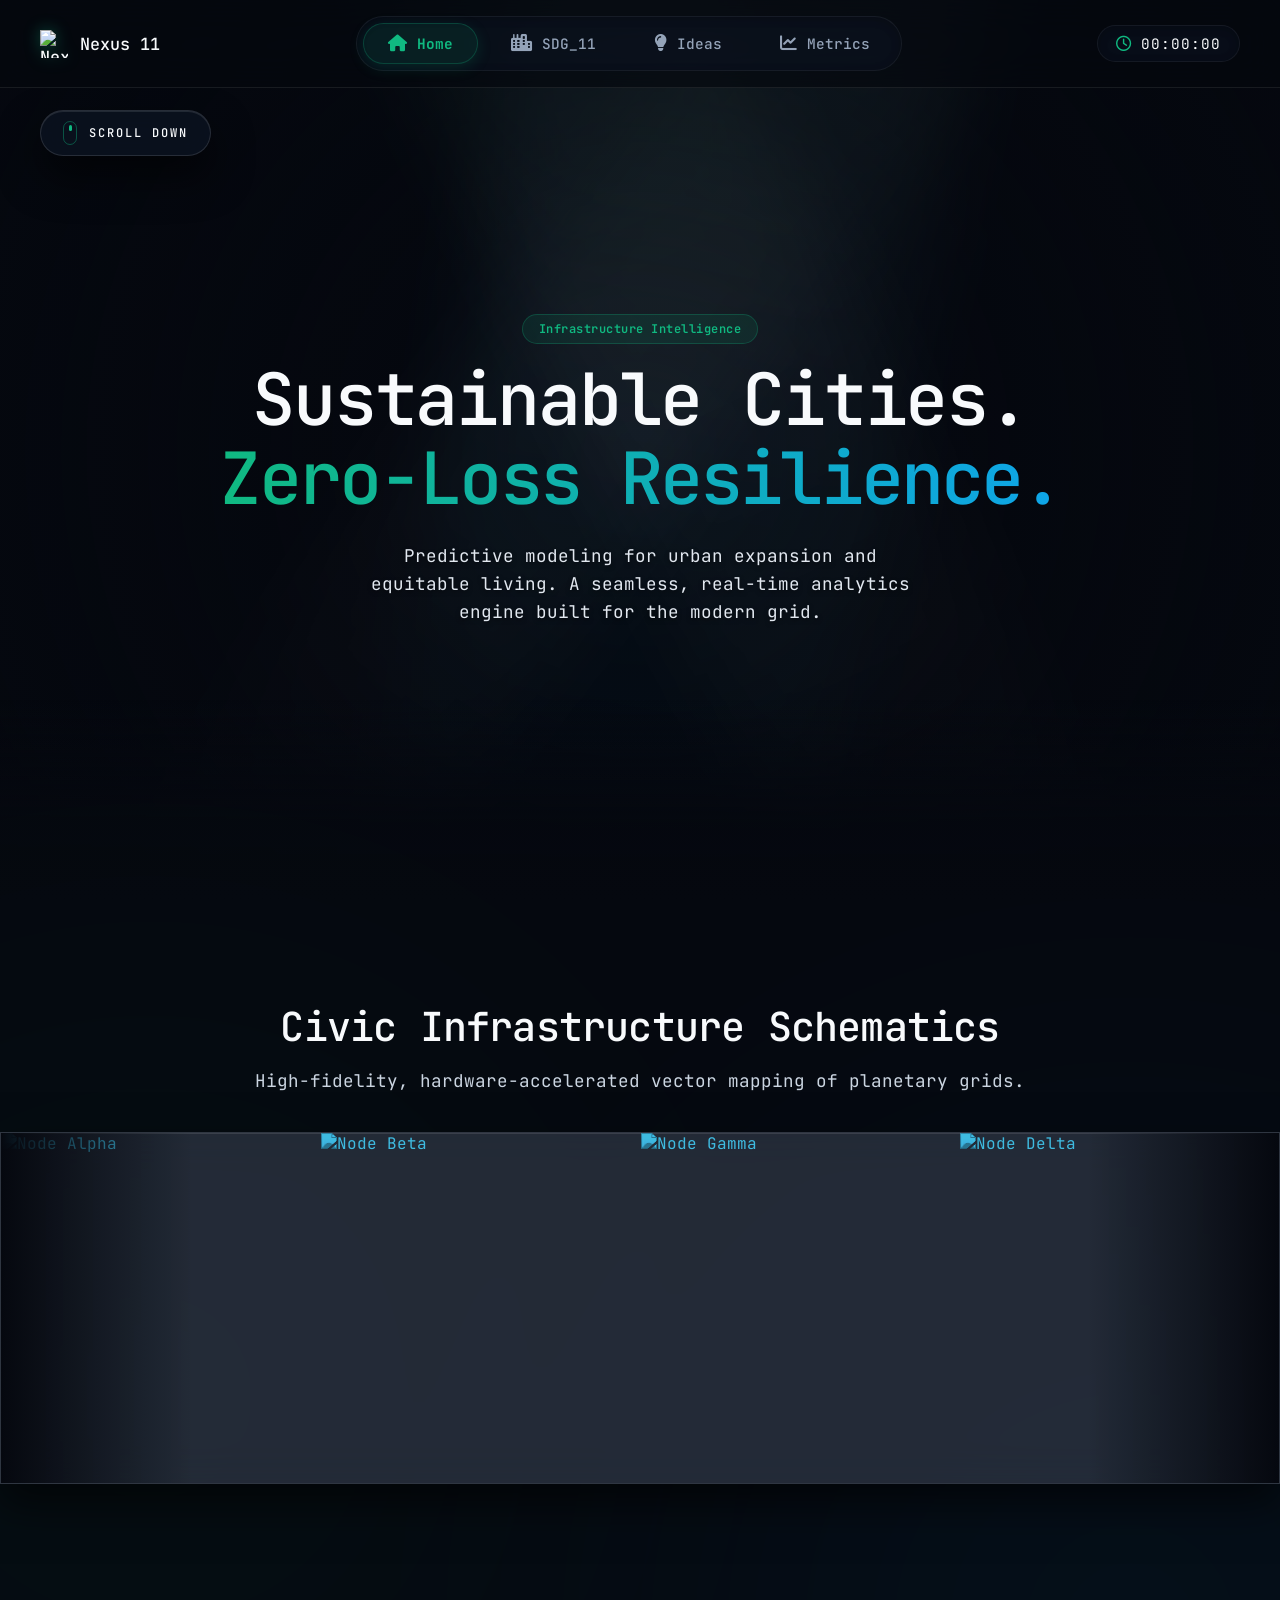
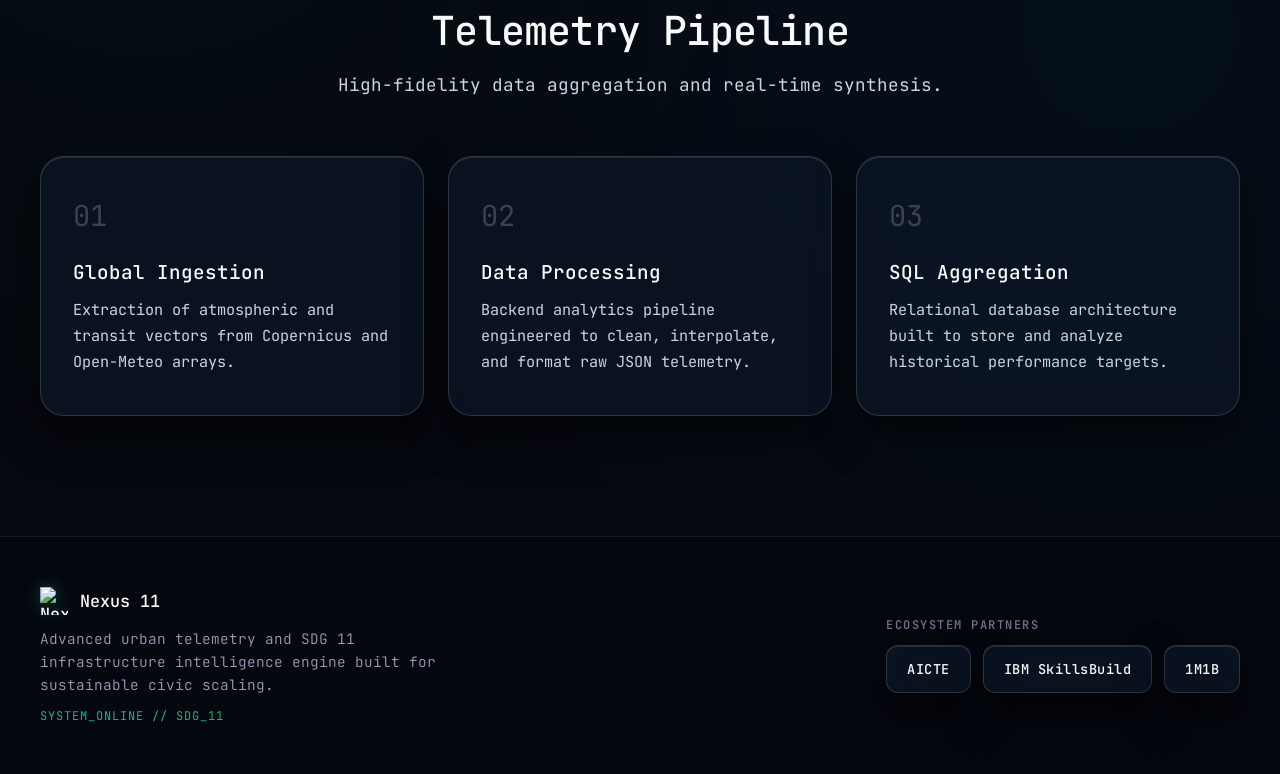
==== index.html @ fb1da84a "Rename home.html to index.html" ====
<!DOCTYPE html>
<html lang="en">
<head>
    <meta charset="UTF-8">
    <meta name="viewport" content="width=device-width, initial-scale=1.0">
    <title>Nexus 11 | Enterprise Analytics</title>
    <link rel="stylesheet" href="style.css">
    <link rel="stylesheet" href="home.css">
    <link href="https://fonts.googleapis.com/css2?family=Inter:wght@300;400;500;600&family=JetBrains+Mono:wght@300;400&display=swap" rel="stylesheet">
    <script src="https://unpkg.com/@studio-freight/lenis@1.0.42/dist/lenis.min.js"></script>
    <link rel="stylesheet" href="https://cdnjs.cloudflare.com/ajax/libs/font-awesome/6.4.2/css/all.min.css">
    <link rel="icon" type="image/x-icon" href="assets/N11-logo.ico">
</head>
<body>

    <!-- Layer 1: Parallax Image -->
    <div id="parallax-backdrop"></div>
    
    <!-- Layer 1.5: Volumetric Godrays -->
    <div class="godray-container">
        <div class="godray ray-1"></div>
        <div class="godray ray-2"></div>
        <div class="godray ray-3"></div>
    </div>
    
    <!-- Layer 2: Abstract Mesh Overlay -->
    <div class="animated-fallback-mesh"></div>
    
    <!-- Layer 3: Vignette Edge Darkening -->
    <div class="vignette-overlay"></div>


    <!-- Full-Width Fixed Navigation -->
<header class="fixed-nav-wrapper">
        <div class="top-nav">
            <div class="brand-logo">
                <!-- Replace src with your actual transparent logo file -->
                <img src="assets/N11-logo.png" alt="Nexus 11" class="brand-logo-img">
                <span>Nexus 11</span>
            </div>
            <nav class="nav-pills">
                <a class="active"><i class="fa-solid fa-house"></i> Home</a>
                <a href="sdg_11.html"><i class="fa-solid fa-city"></i> SDG_11</a>
                <a href="ideas.html"><i class="fa-solid fa-lightbulb"></i> Ideas</a>
                <a href="metrics.html"><i class="fa-solid fa-chart-line"></i> Metrics</a>
            </nav>
            <div class="nav-actions">
                <!-- Fluent Glass Clock -->
                <div class="fluent-clock">
                    <i class="fa-regular fa-clock"></i>
                    <span id="time-display" class="data-mono">00:00:00</span>
                </div>
            </div>
        </div>
    </header>

    <div class="app-container">
        <!-- Hero Section (100vh) -->
        <div class="hero-wrapper">
            
            <!-- Relocated Top-Left Scroll Indicator (Fluent Drop) -->
            <div class="hero-top-left-scroll">
                <div class="scroll-pill fluent-glass-panel">
                    <div class="scroll-drop-node">
                        <div class="scroll-drop-dot"></div>
                    </div>
                    <span>SCROLL DOWN</span>
                </div>
            </div>

            <main class="hero-section">
                <div class="fluent-badge mb-4">Infrastructure Intelligence</div>
                <h1 class="hero-typography">
                    Sustainable Cities.
                    <br><span class="text-gradient">Zero-Loss Resilience.</span>
                </h1>

                <p class="hero-subtext">Predictive modeling for urban expansion and equitable living. A seamless, real-time analytics engine built for the modern grid.</p>
            </main>

            <!-- Bottom shelf cleaned up -->
            <footer class="bottom-shelf" style="display: none;"></footer>
        </div>

        <!-- Expanded Analytics Content -->
        <div class="fluent-seamless-wrapper">
            <div class="fluent-ambient-light light-1"></div>
            <div class="fluent-ambient-light light-2"></div>
<!-- ==========================================
                 CIVIC VECTOR BLUEPRINTS (FULL WIDTH)
                 ========================================== -->
            <section class="fluent-smooth-section vector-blueprint-section">
                <div class="fluent-clean-header" style="margin-bottom: 40px;">
                    <h2>Civic Infrastructure Schematics</h2>
                    <p>High-fidelity, hardware-accelerated vector mapping of planetary grids.</p>
                </div>

                <!-- Non-rounded, edge-to-edge, non-interactive panel -->
                <div class="fluent-glass-panel vector-panel">
                    <div class="vector-strip">
                        <!-- Abstract Structural Vectors -->
                        <img src="https://cdn.pixabay.com/photo/2026/06/20/14/41/mohamed_hassan-jungle-10341915_640.png" alt="Node Alpha">
                        <img src="https://cdn.vectorstock.com/i/500p/55/79/night-city-skyline-vector-8255579.jpg" alt="Node Beta">
                        <img src="https://img.magnific.com/free-vector/desert-canyon-road-sunset_1308-165502.jpg?semt=ais_hybrid&w=740&q=80" alt="Node Gamma">
                        <img src="https://img.magnific.com/free-vector/modern-night-city-landscape-vector-background_1441-2835.jpg?semt=ais_hybrid&w=740&q=80" alt="Node Delta">
                    </div>
                    <!-- Smooth fade blending the edges into the background -->
                    <div class="vector-fade-edges"></div>
                </div>
            </section>

            <section class="fluent-smooth-section">
                <div class="fluent-clean-header">
                    <h2>Telemetry Pipeline</h2>
                    <p>High-fidelity data aggregation and real-time synthesis.</p>
                </div>

                <div class="fluent-card-grid">
                    <div class="fluent-glass-panel arch-card">
                        <div class="clean-icon">01</div>
                        <h4>Global Ingestion</h4>
                        <p>Extraction of atmospheric and transit vectors from Copernicus and Open-Meteo arrays.</p>
                    </div>
                    <div class="fluent-glass-panel arch-card">
                        <div class="clean-icon">02</div>
                        <h4>Data Processing</h4>
                        <p>Backend analytics pipeline engineered to clean, interpolate, and format raw JSON telemetry.</p>
                    </div>
                    <div class="fluent-glass-panel arch-card">
                        <div class="clean-icon">03</div>
                        <h4>SQL Aggregation</h4>
                        <p>Relational database architecture built to store and analyze historical performance targets.</p>
                    </div>
                </div>
            </section>

<!-- Full-Width Fluent Footer -->
        <footer class="fluent-master-footer">
            <div class="footer-inner-content">
                
                <!-- Left: Branding & Core Info -->
                <div class="footer-brand-column">
                    <div class="brand-logo" style="margin-bottom: 12px;">
                        <img src="assets/N11-logo.png" alt="Nexus 11 Logo" class="brand-logo-img">
                        <span>Nexus 11</span>
                    </div>
                    <p class="footer-tagline">Advanced urban telemetry and SDG 11 infrastructure intelligence engine built for sustainable civic scaling.</p>
                    <div class="footer-version data-mono">SYSTEM_ONLINE // SDG_11</div>
                </div>

                <!-- Right: All Four Ecosystem Logos -->
                <div class="footer-ecosystem-column">
                    <div class="ecosystem-group">
                        <span class="ecosystem-label">Ecosystem Partners</span>
                        <div class="logo-badge-grid">
                            <!-- AICTE Badge -->
                            <div class="fluent-glass-panel partner-badge" title = "AICTE">
                                <img src="assets/aicte-logo.png" alt="AICTE" class="footer-logo-img" onerror="this.style.display='none'; this.nextElementSibling.style.display='inline';">
                                <span class="badge-text data-mono fallback-text">AICTE</span>
                            </div>
                            <!-- IBM SkillsBuild Badge -->
                            <div class="fluent-glass-panel partner-badge" title = "IBM SkillsBuild">
                                <img src="assets/ibm-skillsbuild-logo.png" alt="IBM SkillsBuild" class="footer-logo-img" onerror="this.style.display='none'; this.nextElementSibling.style.display='inline';">
                                <span class="badge-text data-mono fallback-text">IBM SkillsBuild</span>
                            </div>
                            <!-- 1M1B Badge -->
                            <div class="fluent-glass-panel partner-badge" title = "1M1B">
                                <img src="assets/1m1b-logo.png" alt="1M1B" class="footer-logo-img" onerror="this.style.display='none'; this.nextElementSibling.style.display='inline';">
                                <span class="badge-text data-mono fallback-text">1M1B</span>
                            </div>
                        </div>
                    </div>
                </div>

            </div>
        </footer>
    </div>

    <!-- Premium Auth Modal -->
    <div id="api-modal" class="modal-overlay">
        <div class="fluent-glass-panel modal-panel">
            <h3>Authenticate Engine</h3>
            <p>Connect your analytics key to enable live generative processing.</p>
            <input type="password" id="api-key-input" class="glass-input" placeholder="API Key..." autocomplete="off">
            <div class="modal-actions">
                <button id="cancel-api" class="glass-btn-secondary">Cancel</button>
                <button id="save-api" class="glass-btn-primary">Authorize</button>
            </div>
        </div>
    </div>

    <script src="script.js"></script>
</body>
</html>
---- style.css ----
/* --- Global Resets & Premium Typography --- */
* {
    margin: 0; padding: 0; box-sizing: border-box;
}

/* Enforce Monospace globally (Protects FontAwesome 'i' tags) */
*:not(i):not(.fa-solid):not(.fas) {
    font-family: 'JetBrains Mono', 'Courier New', monospace !important;
}

body, html {
    background-color: #05080f; /* Slightly richer dark base */
    color: #f8fafc;
    overflow-x: hidden;
}

@import url('https://fonts.googleapis.com/css2?family=Bebas+Neue&display=swap');

@font-face {
  font-family: 'Neue Machina'; 
  src: url('fonts/NeueMachina/NeueMachina-Regular.woff2') format('woff2'), 
       url('fonts/NeueMachina/NeueMachina-Regular.woff') format('woff'),   
       url('fonts/NeueMachina/NeueMachina-Regular.ttf') format('truetype'); 
  font-weight: normal;
  font-style: normal;
  font-display: swap; 
}

/* Apply Neue Machina to all major headers across the site */
.hero-typography,
.hero-typography span,
.fluent-clean-header h2,
.fluent-case-info h3,
.modal-panel h3 {
    font-family: 'Neue Machina', -apple-system, sans-serif !important;
    letter-spacing: -0.04em;
}

/* Redundant now, but kept for targeted safety */
.data-mono { font-family: 'JetBrains Mono', monospace !important; }

.text-gradient {
    background: linear-gradient(90deg, #10b981 0%, #0ea5e9 100%);
    -webkit-background-clip: text;
    -webkit-text-fill-color: transparent;
}
.highlight-text { color: #10b981 !important; }
.mb-2 { margin-bottom: 8px; }
.mb-4 { margin-bottom: 16px; }

/* --- Volumetric Godrays --- */
.godray-container {
    position: fixed;
    top: -10%; left: 0; right: 0; height: 120vh;
    z-index: 1;
    pointer-events: none;
    overflow: hidden;
    mix-blend-mode: screen;
}

.godray {
    position: absolute;
    top: -20%;
    height: 150%;
    filter: blur(40px); /* Tighter blur for clearer light beams */
    transform-origin: top center;
    opacity: 0.4; /* Reduced opacity so it doesn't wash out text */
    animation: godrayDrift 15s ease-in-out infinite alternate;
}

.ray-1 { 
    left: 20%; width: 300px; --angle: -25deg;
    background: linear-gradient(to bottom, rgba(16, 185, 129, 0.3) 0%, rgba(255,255,255,0.1) 40%, transparent 100%);
    transform: rotate(-25deg); 
}
.ray-2 { 
    left: 45%; width: 450px; --angle: 10deg;
    background: linear-gradient(to bottom, rgba(255, 255, 255, 0.2) 0%, rgba(14, 165, 233, 0.1) 50%, transparent 100%);
    transform: rotate(10deg); animation-delay: -5s; 
}
.ray-3 { 
    left: 75%; width: 250px; --angle: 35deg;
    background: linear-gradient(to bottom, rgba(16, 185, 129, 0.15) 0%, rgba(255,255,255,0.08) 60%, transparent 100%);
    transform: rotate(35deg); animation-delay: -10s;
}

@keyframes godrayDrift {
    0% { transform: rotate(var(--angle, 10deg)) scaleY(1); opacity: 0.3; }
    100% { transform: rotate(calc(var(--angle, 10deg) + 5deg)) scaleY(1.1); opacity: 0.5; }
}

/* Subtle edge darkening */
.vignette-overlay {
    position: fixed; inset: 0; z-index: 2; pointer-events: none;
    background: radial-gradient(circle at center, rgba(5,8,15,0) 0%, rgba(5,8,15,0.85) 100%);
}

/* --- App Layout Flow --- */
.app-container { position: relative; z-index: 10; padding-top: 80px; }

.hero-wrapper {
    min-height: calc(100vh - 80px);
    display: flex; flex-direction: column;
}

/* --- Master Fluent Glass Class (FIXED FOR CLARITY) --- */
.fluent-glass-panel {
    background: rgba(15, 23, 42, 0.5); /* Solidified background color for high text contrast */
    backdrop-filter: blur(16px); /* Removed extreme 40px blur and saturate */
    -webkit-backdrop-filter: blur(16px);
    border: 1px solid rgba(255, 255, 255, 0.1); /* Slightly more visible border */
    border-radius: 24px;
    box-shadow: 0 10px 30px rgba(0,0,0,0.3), inset 0 1px 0 rgba(255,255,255,0.05);
    transition: transform 0.3s ease, border-color 0.3s ease, background 0.3s ease;
}

/* --- Fixed Top Navigation --- */
.fixed-nav-wrapper {
    position: fixed;
    top: 0; left: 0; right: 0;
    width: 100%;
    z-index: 100;
    background: rgba(5, 8, 15, 0.65); /* Cleaner, darker nav bar */
    backdrop-filter: blur(20px);
    -webkit-backdrop-filter: blur(20px);
    border-bottom: 1px solid rgba(255, 255, 255, 0.08);
    display: flex;
    justify-content: center;
}
.top-nav {
    display: flex; justify-content: space-between; align-items: center;
    width: 100%; max-width: 1400px; padding: 16px 40px;
}
/* --- Brand Logo Updates --- */
.brand-logo { 
    display: flex; 
    align-items: center; 
    gap: 12px; 
    font-weight: 500; 
    font-size: 1.05rem; 
}

.brand-logo-img {
    width: 28px;
    height: 28px;
    object-fit: contain;
    /* Optional: adds a subtle glow behind your transparent logo */
    filter: drop-shadow(0 0 8px rgba(16, 185, 129, 0.4));
}
.logo-icon { width: 16px; height: 16px; background: #10b981; border-radius: 50%; box-shadow: 0 0 12px rgba(16,185,129,0.5);}

/* --- Floating Fluent Navigation Pills --- */
.nav-pills { 
    display: flex; 
    gap: 8px; 
    background: rgba(15, 23, 42, 0.4); /* Adds a track behind the pills */
    padding: 6px; 
    border-radius: 50px; 
    border: 1px solid rgba(255,255,255,0.05);
    box-shadow: inset 0 2px 10px rgba(0,0,0,0.2);
}

.nav-pills a { 
    display: flex;
    align-items: center;
    gap: 10px; /* Spacing between icon and text */
    color: #94a3b8; 
    text-decoration: none; 
    font-size: 0.9rem; 
    padding: 10px 24px; 
    border-radius: 50px; 
    transition: all 0.4s cubic-bezier(0.16, 1, 0.3, 1); /* Fluent Apple-like easing */
    font-weight: 500;
    border: 1px solid transparent;
}

.nav-pills a i {
    font-size: 1.05rem;
    transition: transform 0.4s cubic-bezier(0.16, 1, 0.3, 1), color 0.4s ease;
}

/* Hover State - Soft lift and icon color pop */
.nav-pills a:hover { 
    background: rgba(255,255,255,0.06); 
    color: #f8fafc; 
}

.nav-pills a:hover i {
    transform: translateY(-2px); /* Gentle floating effect for the icon */
    color: #10b981;
}

/* Active State - Premium Emerald Glow */
.nav-pills a.active { 
    background: rgba(16, 185, 129, 0.1);
    font-weight: bold;
    color: #10b981; 
    border: 1px solid rgba(16, 185, 129, 0.25);
    box-shadow: 0 4px 15px rgba(16, 185, 129, 0.15);
}

.nav-pills a.active i {
    color: #10b981;
}

/* Tactile click effect */
.nav-pills a:active {
    transform: scale(0.95);
}
/* --- Nav Actions & Fluent Clock --- */
.nav-actions { 
    display: flex; 
    align-items: center; 
    gap: 20px; 
}

.fluent-clock {
    display: flex;
    align-items: center;
    gap: 10px;
    background: rgba(15, 23, 42, 0.4);
    border: 1px solid rgba(255, 255, 255, 0.05);
    padding: 8px 18px;
    border-radius: 50px;
    box-shadow: inset 0 2px 10px rgba(0, 0, 0, 0.2);
    transition: all 0.3s ease;
}

.fluent-clock i {
    color: #10b981;
    font-size: 0.95rem;
}

.fluent-clock span {
    color: #f8fafc;
    font-size: 0.9rem;
    letter-spacing: 1px;
}

.fluent-clock:hover {
    background: rgba(255, 255, 255, 0.06);
    border-color: rgba(16, 185, 129, 0.3);
    box-shadow: 0 4px 15px rgba(16, 185, 129, 0.15);
}
/* Elegant Buttons */
.glass-btn-primary { background: #f8fafc; color: #050505; border: none; padding: 14px 28px; border-radius: 12px; font-weight: 500; cursor: pointer; transition: 0.3s; box-shadow: 0 4px 15px rgba(255,255,255,0.1); }
.glass-btn-primary:hover { background: #10b981; color: #fff; transform: translateY(-2px); box-shadow: 0 10px 25px rgba(16,185,129,0.3); }
.glass-btn-secondary { background: rgba(255,255,255,0.08); color: #f8fafc; border: 1px solid rgba(255,255,255,0.15); padding: 10px 24px; border-radius: 100px; cursor: pointer; transition: 0.2s; font-weight: 500;}
.glass-btn-secondary:hover { background: rgba(255,255,255,0.15); }

/* Inputs (Filters completely removed for crispness) */
.glass-input { 
    flex-grow: 1; padding: 16px 24px; border-radius: 12px; 
    background: rgba(0,0,0,0.5); /* Solid transparent black for high contrast */
    border: 1px solid rgba(255,255,255,0.15); 
    color: #fff; font-size: 1rem; outline: none; transition: 0.3s; 
    width: 100%; box-sizing: border-box;
}
.glass-input:focus { background: rgba(0,0,0,0.7); border-color: #10b981; box-shadow: 0 0 0 3px rgba(16,185,129,0.15); }

/* --- Hero Section --- */
.hero-section {
    flex-grow: 1; display: flex; flex-direction: column; justify-content: center; align-items: center; text-align: center;
    padding: 0 20px; position: relative; z-index: 10;
}

.hero-typography { font-size: 4.5rem; font-weight: 500; line-height: 1.1; max-width: 900px; margin: 0 0 24px 0; letter-spacing: -0.03em; }
.hero-subtext { font-size: 1.1rem; color: #e2e8f0; max-width: 550px; margin: 0 0 40px 0; line-height: 1.6; font-weight: 400; text-shadow: 0 2px 4px rgba(0,0,0,0.5); }

.fluent-badge { 
    display: inline-block; font-size: 0.75rem; color: #10b981; letter-spacing: 0.5px; 
    font-weight: 600; background: rgba(16,185,129,0.1); padding: 6px 16px; 
    border-radius: 50px; border: 1px solid rgba(16,185,129,0.25); 
}

/* --- Hero Bottom Shelf --- */
.bottom-shelf {
    padding: 0 40px 40px 40px; 
    display: flex; 
    justify-content: space-between; 
    align-items: flex-end;
    margin-top: auto; 
    max-width: 1400px; 
    margin-inline: auto; 
    width: 100%;
    position: relative; 
    z-index: 10;
}
.metric-card { width: 320px; padding: 24px; }
.card-header { display: flex; justify-content: space-between; font-size: 0.9rem; color: #cbd5e1; margin-bottom: 20px; font-weight: 500; }
.card-header .trend { color: #10b981; font-weight: 600;}
.stat-highlight { font-size: 1.1rem; color: #f8fafc; margin-bottom: 14px; font-weight: 500; }
.progress-track { height: 4px; background: rgba(0,0,0,0.4); border-radius: 10px; overflow: hidden; }
.progress-fill { height: 100%; background: #10b981; border-radius: 10px;}
.sub-desc { font-size: 0.9rem; color: #cbd5e1; line-height: 1.5; font-weight: 400;}

.scroll-indicator { 
    position: absolute; left: 50%; bottom: 40px; transform: translateX(-50%);
    display: flex; flex-direction: column; align-items: center; gap: 12px; color: #94a3b8; font-size: 0.75rem; letter-spacing: 1px; text-transform: uppercase; animation: float 3s ease-in-out infinite; font-weight: 600;
}
.scroll-line { width: 1px; height: 50px; background: linear-gradient(to bottom, #94a3b8, transparent); }
@keyframes float { 0%, 100% { transform: translateX(-50%) translateY(0); } 50% { transform: translateX(-50%) translateY(10px); } }

/* --- Seamless Fluent Content Area --- */
.fluent-seamless-wrapper {
    position: relative; z-index: 20;
    background-color: #05080f;
    padding: 100px 40px 0 40px; 
}
.fluent-seamless-wrapper::before {
    content: ''; position: absolute;
    top: -200px; left: 0; right: 0; height: 200px;
    background: linear-gradient(180deg, rgba(5,8,15,0) 0%, rgba(5,8,15,0.9) 60%, #05080f 100%);
    pointer-events: none;
}

.fluent-ambient-light { position: absolute; border-radius: 50%; filter: blur(200px); opacity: 0.05; pointer-events: none; }
.light-1 { width: 700px; height: 700px; background: #10b981; top: 10%; left: -200px; }
.light-2 { width: 900px; height: 900px; background: #0ea5e9; bottom: 20%; right: -300px; }

.fluent-smooth-section { max-width: 1200px; margin: 0 auto 120px auto; width: 100%; position: relative; z-index: 10; }

.fluent-clean-header { margin-bottom: 60px; text-align: center; display: flex; flex-direction: column; align-items: center; gap: 16px; }
.fluent-clean-header h2 { margin: 0; font-size: 2.5rem; font-weight: 500; color: #f8fafc; letter-spacing: -0.02em; }
.fluent-clean-header p { margin: 0; color: #cbd5e1; font-size: 1.1rem; font-weight: 400;}

.case-study-layout { display: grid; grid-template-columns: 1.2fr 1fr; gap: 0; overflow: hidden; padding: 0;}
.fluent-case-info { padding: 60px; display: flex; flex-direction: column; justify-content: center; }

.fluent-live-indicator { display: inline-flex; align-items: center; gap: 10px; background: rgba(0,0,0,0.3); color: #f8fafc; padding: 8px 16px; border-radius: 50px; font-size: 0.85rem; margin-bottom: 24px; border: 1px solid rgba(255,255,255,0.1); width: max-content; font-weight: 500;}
.pulse-dot { width: 8px; height: 8px; background: #10b981; border-radius: 50%; box-shadow: 0 0 12px #10b981; animation: fluentPulse 2s infinite; }
@keyframes fluentPulse { 0%, 100% { opacity: 1; transform: scale(1); } 50% { opacity: 0.4; transform: scale(1.4); } }

.fluent-case-info h3 { font-size: 2.2rem; margin: 0 0 16px 0; color: #f8fafc; font-weight: 500; letter-spacing: -0.02em;}
.fluent-case-info p { color: #cbd5e1; line-height: 1.8; font-size: 1.05rem; margin-bottom: 40px; font-weight: 400;}

.fluent-metrics-clean { display: flex; gap: 40px; }
.clean-metric { display: flex; flex-direction: column; gap: 8px; }
.clean-metric span { font-size: 0.85rem; color: #94a3b8; font-weight: 500; }
.clean-metric strong { font-size: 1.6rem; color: #f8fafc; font-weight: 500; }
.clean-metric strong.warn { color: #facc15; }
.clean-metric strong.opt { color: #10b981; }

/* Abstract Glass Node Visualizer */
.fluent-glass-visualizer {
    background: radial-gradient(circle at center, rgba(255,255,255,0.03) 0%, transparent 80%);
    position: relative; display: flex; justify-content: center; align-items: center; min-height: 400px;
    border-left: 1px solid rgba(255,255,255,0.05);
}
.glass-ripple-1, .glass-ripple-2 { position: absolute; border-radius: 50%; border: 1px solid rgba(255,255,255,0.08); top: 50%; left: 50%; transform: translate(-50%, -50%); }
.glass-ripple-1 { width: 220px; height: 220px; animation: rippleOut 4s infinite linear; }
.glass-ripple-2 { width: 220px; height: 220px; animation: rippleOut 4s infinite linear 2s; }
.glass-node-core { position: relative; width: 16px; height: 16px; background: #10b981; border-radius: 50%; box-shadow: 0 0 30px #10b981; z-index: 2; }
.glass-node-label { position: absolute; bottom: 40px; color: #cbd5e1; font-size: 0.85rem; background: rgba(0,0,0,0.6); padding: 8px 20px; border-radius: 50px; backdrop-filter: blur(10px); border: 1px solid rgba(255,255,255,0.1); font-weight: 500;}
@keyframes rippleOut { 0% { width: 0; height: 0; opacity: 1; } 100% { width: 350px; height: 350px; opacity: 0; } }

/* Architecture Grid */
.fluent-card-grid { display: grid; grid-template-columns: repeat(3, 1fr); gap: 24px; }
.fluent-card-grid .arch-card { padding: 40px 32px; }
.clean-icon { font-size: 1.8rem; color: #fff; opacity: 0.2; font-weight: 400; margin-bottom: 24px; font-family: 'JetBrains Mono', monospace;}
.arch-card h4 { margin: 0 0 12px 0; color: #f8fafc; font-size: 1.2rem; font-weight: 500; }
.arch-card p { margin: 0; color: #cbd5e1; font-size: 0.95rem; line-height: 1.7; font-weight: 400;}

.interactive-glass-card { cursor: pointer; }
.interactive-glass-card:hover { background: rgba(30, 41, 59, 0.6); border-color: rgba(255, 255, 255, 0.2); transform: translateY(-6px); box-shadow: 0 20px 40px rgba(0,0,0,0.4); }

.fluent-clean-footer {
    display: flex; justify-content: space-between; align-items: center; max-width: 1200px; margin: 0 auto;
    border-top: 1px solid rgba(255,255,255,0.1); padding: 40px 0 60px 0; font-size: 0.9rem; color: #94a3b8; font-weight: 500;
}

/* --- Premium Auth Modal --- */
.modal-overlay {
    position: fixed; inset: 0; z-index: 200; display: flex; justify-content: center; align-items: center;
    background: rgba(5, 8, 15, 0.8); backdrop-filter: blur(8px); -webkit-backdrop-filter: blur(8px);
    opacity: 0; visibility: hidden; transition: opacity 0.3s ease;
}
.modal-overlay.active { opacity: 1; visibility: visible; }
.modal-panel { width: 440px; padding: 40px; text-align: center; }
.modal-panel h3 { margin: 0 0 12px 0; font-weight: 500; font-size: 1.5rem;}
.modal-panel p { color: #cbd5e1; font-size: 0.95rem; margin-bottom: 30px; line-height: 1.6; font-weight: 400;}
.modal-actions { display: flex; gap: 12px; justify-content: center; margin-top: 25px; }


/* --- Full-Width Master Fluent Footer --- */
.fluent-master-footer {
    position: relative;
    z-index: 20;
    width: 100vw;
    margin-left: calc(-50vw + 50%);
    background: rgba(5, 8, 15, 0.95);
    backdrop-filter: blur(25px);
    -webkit-backdrop-filter: blur(25px);
    border-top: 1px solid rgba(255, 255, 255, 0.08);
    margin-top: 80px;
    padding-bottom: 0; /* Eliminates dead gap below */
}

.footer-inner-content {
    max-width: 1400px;
    margin: 0 auto;
    padding: 50px 40px; /* Tighter, balanced padding */
    display: flex;
    justify-content: space-between;
    align-items: center;
    gap: 40px;
}

/* Left Brand Column */
.footer-brand-column {
    max-width: 400px;
}

.footer-tagline {
    font-size: 0.9rem;
    color: #94a3b8;
    line-height: 1.6;
    margin-bottom: 12px;
    font-weight: 300;
}

.footer-version {
    font-size: 0.75rem;
    color: #10b981;
    letter-spacing: 1px;
}

/* Right Ecosystem Column */
.footer-ecosystem-column {
    display: flex;
    gap: 30px;
    align-items: center;
}

.ecosystem-group {
    display: flex;
    flex-direction: column;
    gap: 12px;
}

.ecosystem-label {
    font-size: 0.75rem;
    color: #64748b;
    text-transform: uppercase;
    letter-spacing: 1.5px;
    font-weight: 600;
}

.logo-badge-grid {
    display: flex;
    gap: 12px;
    flex-wrap: wrap;
}

.partner-badge {
    padding: 12px 20px;
    border-radius: 12px;
    background: rgba(255, 255, 255, 0.03);
    border: 1px solid rgba(255, 255, 255, 0.08);
    display: flex;
    align-items: center;
    justify-content: center;
    min-height: 48px;
    transition: all 0.3s cubic-bezier(0.16, 1, 0.3, 1);
}

.partner-badge:hover {
    background: rgba(255, 255, 255, 0.07);
    border-color: rgba(16, 185, 129, 0.3);
    transform: translateY(-2px);
}

.featured-badge {
    background: rgba(16, 185, 129, 0.08);
    border-color: rgba(16, 185, 129, 0.25);
}

/* Image styling for logos with smooth fallback text if images load later */
.footer-logo-img {
    max-height: 24px;
    width: auto;
    object-fit: contain;
    filter: brightness(0.9);
}

.fallback-text {
    display: none; /* Hidden by default, shows only if image fails */
    font-size: 0.85rem;
    color: #f8fafc;
    font-weight: 500;
    letter-spacing: 0.5px;
}

/* Responsive Footer Layout */
@media (max-width: 900px) {
    .footer-inner-content {
        flex-direction: column;
        gap: 30px;
        padding: 40px 24px;
        align-items: flex-start;
    }
}





/* ==========================================
   MASTER MOBILE RESPONSIVE ADJUSTMENTS
   (Standard Tailwind Breakpoints)
   ========================================== */

/* --- lg: Tablet Landscape & Small Laptops (max-width: 1024px) --- */
@media (max-width: 1024px) {
    .hero-typography { font-size: 3.5rem; }
    .bottom-shelf { padding: 0 20px 30px 20px; }
    .ideas-container { padding-top: 120px; }
    .case-study-layout, .attribution-card, .certificate-split-card { gap: 30px; }
}

/* --- md: Tablet Portrait & Large Phones (max-width: 768px) --- */
@media (max-width: 768px) {
    /* Navigation Adjustments */
    .top-nav { flex-direction: column; gap: 16px; padding: 16px 20px; }
    .nav-pills { flex-wrap: wrap; justify-content: center; }
    .nav-actions { margin-top: 4px; }
    
    /* Hero Adjustments */
    .hero-wrapper { min-height: auto; padding-top: 140px; padding-bottom: 60px; }
    .hero-typography { font-size: 2.8rem; }
    .hero-subtext { font-size: 1rem; }
    .bottom-shelf { flex-direction: column; align-items: center; gap: 30px; position: static; }
    .metric-card { width: 100%; max-width: 400px; }
    .scroll-indicator { position: relative; bottom: 0; margin-top: 20px; }
    
    /* Global Section Adjustments */
    .fluent-seamless-wrapper { padding: 60px 20px 0 20px; }
    .fluent-clean-header h2 { font-size: 2rem; text-align: center; }
    .case-study-layout, .attribution-card, .certificate-split-card { grid-template-columns: 1fr; }
    .fluent-case-info { padding: 40px 24px; text-align: center; align-items: center; }
    .fluent-metrics-clean { flex-direction: column; gap: 20px; align-items: center; }
    
    /* Framework Modal Adjustments */
    .fluent-framework-modal { top: 140px; } /* Clears the stacked nav */
    .framework-header { padding: 24px; flex-direction: column; gap: 16px; align-items: flex-start; }
    .framework-header h2 { font-size: 1.8rem; }
    .framework-body { padding: 24px; }
    .concept-card, .concept-card.reverse-layout { flex-direction: column; }
    .concept-media { width: 100%; height: 250px; }
    .concept-details { width: 100%; padding: 30px 24px; }
    .concept-details h3 { font-size: 1.6rem; }
    
    /* Footer Adjustments */
    .footer-inner-content { flex-direction: column; text-align: center; align-items: center; gap: 40px; }
    .footer-brand-column { align-items: center; display: flex; flex-direction: column; }
    .logo-badge-grid { justify-content: center; }
}

/* --- sm: Mobile Landscape & Standard Phones (max-width: 640px) --- */
@media (max-width: 640px) {
    /* Typography & Core UI */
    .hero-typography { font-size: 2.2rem; }
    .fluent-badge { font-size: 0.65rem; padding: 6px 12px; }
    .nav-pills a { padding: 8px 16px; font-size: 0.8rem; }
    .nav-pills a i { font-size: 0.9rem; }
    .fluent-clock { padding: 6px 16px; }
    .fluent-clock span { font-size: 0.8rem; }
    
    /* AI Attribution Specifics */
    .logo-group { flex-direction: column; gap: 16px; }
    .logo-group .divider { width: 50px; height: 1px; }
    .ibm-logo-placeholder, .watsonx-logo-placeholder, .mistral-logo-placeholder { font-size: 1.5rem; justify-content: center; }
    .attribution-specs { padding: 24px; }
    .capabilities-grid { grid-template-columns: 1fr; gap: 12px; }
    
    /* Cards & Modals */
    .solutions-grid { gap: 20px; }
    .solution-content { padding: 20px; }
    .framework-header h2 { font-size: 1.5rem; }
    .concept-details h3 { font-size: 1.4rem; }
}

/* --- xs: Small Mobile Devices (max-width: 475px) --- */
@media (max-width: 475px) {
    /* Extreme Shrink */
    .brand-logo { font-size: 0.9rem; }
    .brand-logo-img { width: 22px; height: 22px; }
    .hero-typography { font-size: 1.8rem; }
    .fluent-clean-header h2 { font-size: 1.5rem; }
    .fluent-clean-header p { font-size: 0.9rem; }
    
    .solution-content h3 { font-size: 1.1rem; }
    .solution-link { font-size: 0.75rem; }
    
    .cert-split-details h3 { font-size: 1.4rem; }
    .cert-verify-btn { padding: 12px 20px; font-size: 0.85rem; width: 100%; justify-content: center; }
    .spec-row { flex-direction: column; align-items: flex-start; gap: 4px; }
    
    /* Hide scroll indicator entirely on smallest screens to save space */
    .scroll-indicator { display: none; }
}

/* --- Bottom Shelf Visibility & Contrast Fixes --- */
.metric-card {
    background: rgba(10, 15, 30, 0.85) !important; /* Richer, more opaque glass background */
    border: 1px solid rgba(255, 255, 255, 0.15) !important;
    box-shadow: 0 15px 40px rgba(0, 0, 0, 0.6), inset 0 1px 0 rgba(255, 255, 255, 0.1) !important;
    backdrop-filter: blur(20px);
    -webkit-backdrop-filter: blur(20px);
}

.card-header span,
.stat-highlight {
    color: #f8fafc !important; /* Pure high-contrast white text */
    text-shadow: 0 1px 3px rgba(0, 0, 0, 0.8);
}

.scroll-indicator {
    color: #f8fafc !important; /* Brighter scroll text */
    text-shadow: 0 1px 4px rgba(0, 0, 0, 0.9);
}

.scroll-line {
    background: linear-gradient(to bottom, #10b981, transparent) !important; /* Emerald glowing indicator line */
    box-shadow: 0 0 10px rgba(16, 185, 129, 0.5);
}
---- home.css ----
/* ==========================================
   URBAN VECTOR BLUEPRINTS (INDEX.HTML)
   ========================================== */
/* --- Fixed Parallax Background --- */
#parallax-backdrop {
    position: fixed;
    top: -15vh;
    left: -10vw;
    width: 120vw;
    height: 130vh;
    z-index: 0;
    background-color: #05080f;
    background-image: url('assets/356582.jpg');
    background-repeat: no-repeat;
    background-position: center center;
    background-size: cover;
    opacity: 0.4; /* Slightly brighter background */
    pointer-events: none;
    will-change: transform;
}
/* Force the section to break out of all parent padding/containers to hit the true screen edges */
.vector-blueprint-section {
    width: 100vw !important;
    max-width: 100vw !important;
    margin-left: calc(-50vw + 50%) !important;
    margin-bottom: 120px !important;
}

/* Override the fluent-glass-panel to make it sharp and flush */
.vector-panel {
    padding: 0 !important;
    border-radius: 0 !important; /* Non-rounded */
    border-left: none;
    border-right: none;
    pointer-events: none; /* Disables all mouse interaction (no hover, no drag) */
    position: relative;
    overflow: hidden;
    background: transparent;
    box-shadow: 0 20px 50px rgba(0, 0, 0, 0.5);
}

/* The grid that holds the images */
.vector-strip {
    display: flex;
    width: 100%;
    gap: 1px; /* Creates ultra-thin sharp grid lines between images */
    background: rgba(255, 255, 255, 0.1); 
}

/* Image styling & Vector Filtering */
.vector-strip img {
    flex: 1;
    width: 25%;
    height: 350px;
    object-fit: cover;
    /* This filter chain turns standard structural photos into dark-mode, cyan-tinted blueprint vectors */
    filter: grayscale(100%) contrast(1.4) brightness(0.6) sepia(1) hue-rotate(150deg) saturate(3);
    opacity: 0.85;
}

/* Fluent edge blending so the harsh edges melt into the dark background */
.vector-fade-edges {
    position: absolute;
    inset: 0;
    /* Fades from solid background color on the edges to transparent in the center */
    background: linear-gradient(90deg, #05080f 0%, transparent 15%, transparent 85%, #05080f 100%);
    z-index: 2;
}

/* Responsive constraints for smaller screens */
@media (max-width: 1000px) {
    .vector-strip img {
        height: 200px;
    }
    .vector-fade-edges {
        background: linear-gradient(90deg, #05080f 0%, transparent 5%, transparent 95%, #05080f 100%);
    }
}

/* --- High-Contrast Glass Fix for Visibility --- */
.fluent-glass-panel {
    background: rgba(13, 22, 38, 0.75) !important; /* Increased opacity from 0.5 to 0.75 */
    backdrop-filter: blur(20px);
    -webkit-backdrop-filter: blur(20px);
    border: 1px solid rgba(255, 255, 255, 0.15) !important; /* Sharper border */
    box-shadow: 0 20px 40px rgba(0, 0, 0, 0.6), inset 0 1px 0 rgba(255, 255, 255, 0.1);
}

/* --- Fluent Drop Top-Left Scroll Indicator --- */
.hero-top-left-scroll {
    position: absolute;
    top: 110px; 
    left: 40px;
    z-index: 15;
}

.scroll-pill {
    display: inline-flex;
    align-items: center;
    gap: 12px;
    padding: 10px 22px;
    border-radius: 50px;
    background: rgba(13, 22, 38, 0.65) !important;
    border: 1px solid rgba(255, 255, 255, 0.12) !important;
    backdrop-filter: blur(16px);
}

.scroll-pill span {
    font-size: 0.75rem;
    color: #f8fafc;
    letter-spacing: 2px;
    font-weight: 500;
}

/* Fluent Drop Animation Node */
.scroll-drop-node {
    position: relative;
    width: 14px;
    height: 24px;
    border: 1px solid rgba(16, 185, 129, 0.4);
    border-radius: 10px;
    display: flex;
    justify-content: center;
    align-items: flex-start;
    padding-top: 3px;
}

.scroll-drop-dot {
    width: 3px;
    height: 6px;
    background: #10b981;
    border-radius: 2px;
    animation: fluentDropAnim 2s cubic-bezier(0.15, 0.41, 0.69, 0.94) infinite;
}

@keyframes fluentDropAnim {
    0% { transform: translateY(0); opacity: 1; }
    70% { transform: translateY(10px); opacity: 0; }
    100% { transform: translateY(0); opacity: 0; }
}

@media (max-width: 768px) {
    .hero-top-left-scroll {
        top: 95px;
        left: 20px;
    }
}
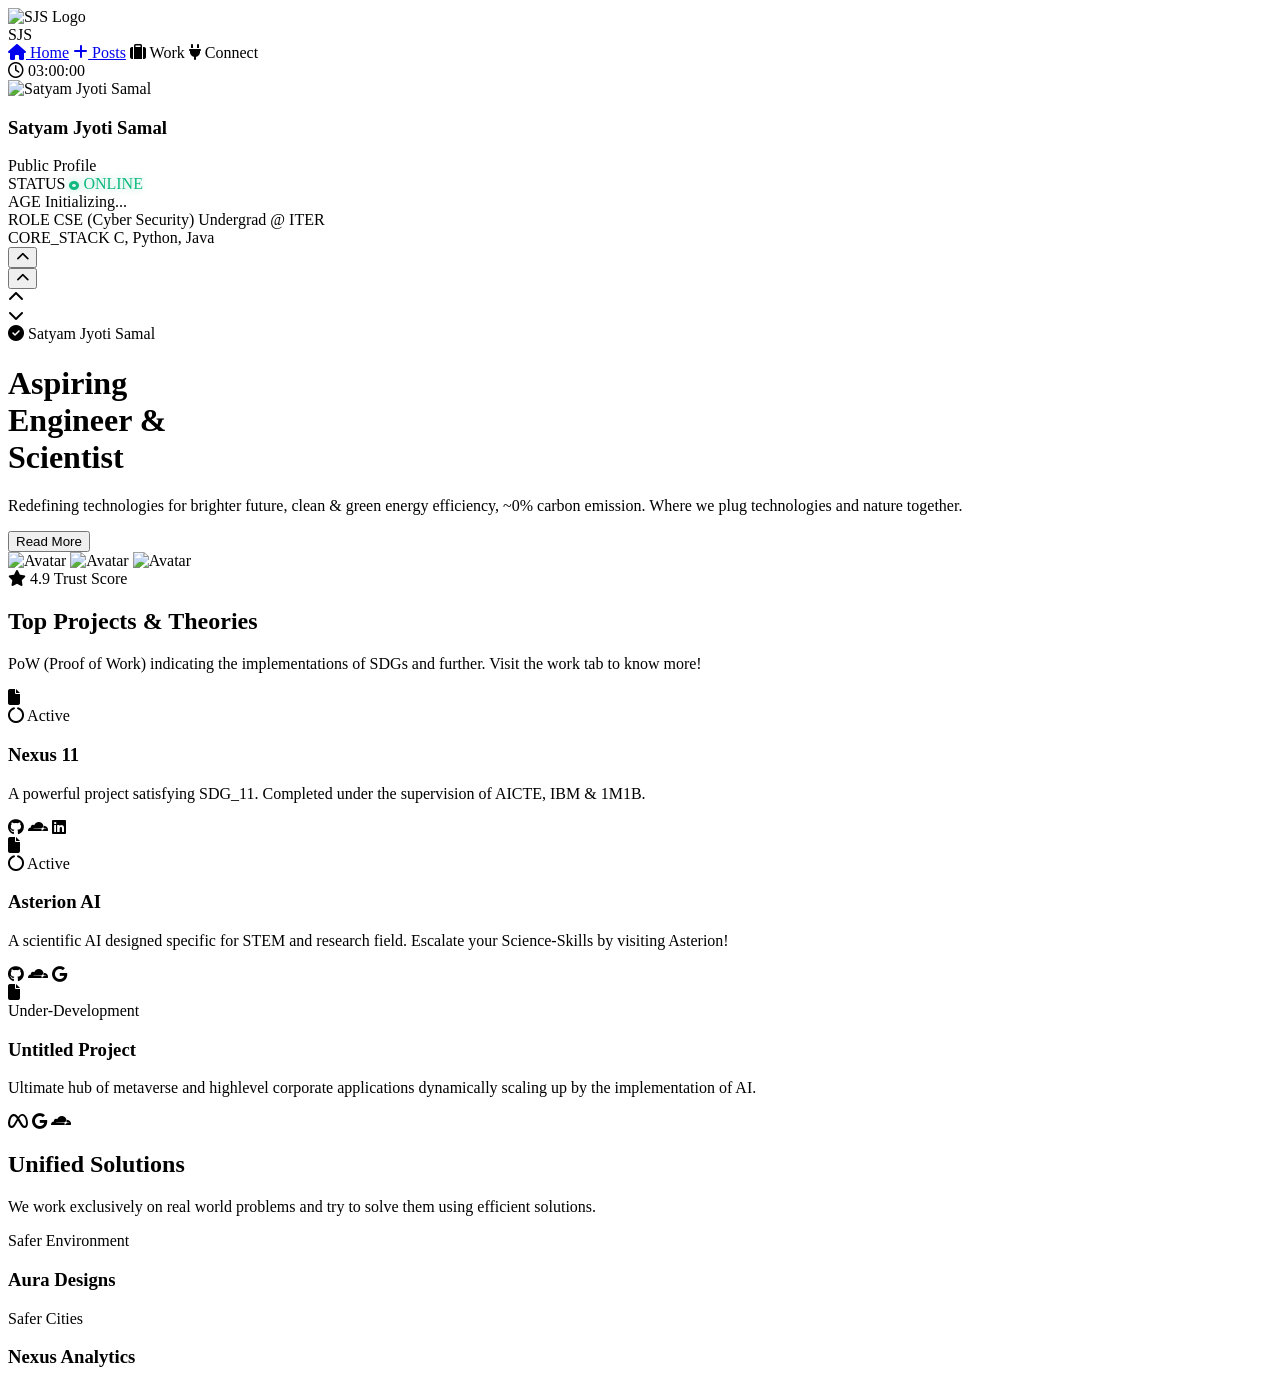
==== commit adabf005: "Add files via upload" ====
--- a/index.html
+++ b/index.html
@@ -3,192 +3,254 @@
 <head>
     <meta charset="UTF-8">
     <meta name="viewport" content="width=device-width, initial-scale=1.0">
-    <title>Nexus 11 | Enterprise Analytics</title>
-    <link rel="stylesheet" href="style.css">
-    <link rel="stylesheet" href="home.css">
-    <link href="https://fonts.googleapis.com/css2?family=Inter:wght@300;400;500;600&family=JetBrains+Mono:wght@300;400&display=swap" rel="stylesheet">
+    <title>SJS | Home</title>
+    <!-- Navigation Styles -->
+    <link rel="stylesheet" href="main.css">
+    <!-- Base & Landing Page Styles -->
+    <link rel="stylesheet" href="index.css">
+    
+    <link href="https://fonts.googleapis.com/css2?family=Inter:wght@300;400;500;600&family=JetBrains+Mono:wght@200;300;400;500;600;700&display=swap" rel="stylesheet">
+    
+    <!-- Lenis Library for Inertia Scrolling -->
     <script src="https://unpkg.com/@studio-freight/lenis@1.0.42/dist/lenis.min.js"></script>
     <link rel="stylesheet" href="https://cdnjs.cloudflare.com/ajax/libs/font-awesome/6.4.2/css/all.min.css">
-    <link rel="icon" type="image/x-icon" href="assets/N11-logo.ico">
 </head>
 <body>
 
-    <!-- Layer 1: Parallax Image -->
-    <div id="parallax-backdrop"></div>
-    
-    <!-- Layer 1.5: Volumetric Godrays -->
-    <div class="godray-container">
-        <div class="godray ray-1"></div>
-        <div class="godray ray-2"></div>
-        <div class="godray ray-3"></div>
-    </div>
-    
-    <!-- Layer 2: Abstract Mesh Overlay -->
-    <div class="animated-fallback-mesh"></div>
-    
-    <!-- Layer 3: Vignette Edge Darkening -->
-    <div class="vignette-overlay"></div>
-
-
-    <!-- Full-Width Fixed Navigation -->
-<header class="fixed-nav-wrapper">
+    <!-- Ambient Background -->
+<div class="ambient-gradient-bg"></div>
+<!-- Tiny Moving Square Grid -->
+<div class="moving-grid-overlay"></div>
+    
+
+<header class="fixed-nav-wrapper" id="main-nav">
         <div class="top-nav">
-            <div class="brand-logo">
-                <!-- Replace src with your actual transparent logo file -->
-                <img src="assets/N11-logo.png" alt="Nexus 11" class="brand-logo-img">
-                <span>Nexus 11</span>
-            </div>
+            <!-- Added ID here to trigger the expansion -->
+            <div class="brand-identity-pill" id="identity-pill-btn" title="View OS Profile">
+                <div class="fluid-logo-wrapper">
+                    <img src="https://media.licdn.com/dms/image/v2/D4D03AQGxFkB2b_BjmQ/profile-displayphoto-crop_800_800/B4DZ9B3YdOIIAI-/0/1783516469539?e=1792022400&v=beta&t=iNt9RgJ4TFFDMj4qhNzV8tvypxitpsTuvK3jNiQjuls" alt="SJS Logo">
+                </div>
+                <span class="fluent-nameplate-text data-mono">SJS</span>
+            </div>
+            
             <nav class="nav-pills">
-                <a class="active"><i class="fa-solid fa-house"></i> Home</a>
-                <a href="sdg_11.html"><i class="fa-solid fa-city"></i> SDG_11</a>
-                <a href="ideas.html"><i class="fa-solid fa-lightbulb"></i> Ideas</a>
-                <a href="metrics.html"><i class="fa-solid fa-chart-line"></i> Metrics</a>
+                <a href="index.html" class="nav-item active"><i class="fa-solid fa-house"></i> Home</a>
+                <a href ="posts.html" class="nav-item"><i class="fa-solid fa-plus"></i> Posts</a>
+                <a class="nav-item locked-item"><i class="fa-solid fa-suitcase"></i> Work</a>
+                <a class="nav-item locked-item"><i class="fa-solid fa-plug"></i> Connect</a>
             </nav>
+            
             <div class="nav-actions">
-                <!-- Fluent Glass Clock -->
                 <div class="fluent-clock">
                     <i class="fa-regular fa-clock"></i>
-                    <span id="time-display" class="data-mono">00:00:00</span>
-                </div>
-            </div>
+                    <span id="time-display" class="data-mono">03:00:00</span>
+                </div>
+            </div>
+        </div>
+
+                <!-- Safely Nested Polymorphic Profile Expansion -->
+        <div class="nav-profile-expansion" id="nav-expansion">
+            <div class="expansion-content-wrapper">
+                <div class="expansion-layout">
+                    
+                    <div class="expansion-user-info">
+                        <img src="https://media.licdn.com/dms/image/v2/D4D03AQGxFkB2b_BjmQ/profile-displayphoto-crop_800_800/B4DZ9B3YdOIIAI-/0/1783516469539?e=1792022400&v=beta&t=iNt9RgJ4TFFDMj4qhNzV8tvypxitpsTuvK3jNiQjuls" alt="Satyam Jyoti Samal" class="expansion-avatar">
+                        <div>
+                            <h3 class="expansion-name">Satyam Jyoti Samal</h3>
+                            <span class="fluent-badge data-mono" style="margin-top: 4px;">Public Profile</span>
+                        </div>
+                    </div>
+                    
+                    
+                    <div class="expansion-specs">
+                        <div class="spec-row">
+                            <span class="spec-label">STATUS</span>
+                            <span class="spec-value data-mono" style="color:#10b981; text-shadow: 0 0 8px rgba(16,185,129,0.4);"><i class="fa-solid fa-circle-dot" style="font-size: 0.6rem; margin-right: 4px;"></i>ONLINE</span>
+                        </div>
+                        <div class="spec-row">
+                            <span class="spec-label">AGE</span>
+                            <span class="spec-value data-mono" id="dynamic-age">Initializing...</span>
+                        </div>
+                        <div class="spec-row">
+                            <span class="spec-label">ROLE</span>
+                            <span class="spec-value data-mono">CSE (Cyber Security) Undergrad @ ITER</span>
+                        </div>
+                        <div class="spec-row">
+                            <span class="spec-label">CORE_STACK</span>
+                            <span class="spec-value data-mono">C, Python, Java</span>
+                        </div>
+                    </div>
+                    
+                    <button id="close-expansion" class="glass-icon-btn" title="Collapse Panel"><i class="fa-solid fa-chevron-up"></i></button>
+                    
+                </div>
+            </div>
+        </div>
+
+        
+        <div class="nav-scroll-progress-track">
+            <div id="nav-scroll-progress-bar" class="nav-scroll-progress-bar"></div>
         </div>
     </header>
 
+
+
+
+    <!-- Detached Fluent Scrollbar -->
+    <div class="custom-scroll-track">
+        <div class="custom-scroll-thumb" id="scroll-thumb">
+            <div class="thumb-glow"></div>
+        </div>
+        <button class="ac-return-top" id="ac-return-top" title="Return to Origin">
+            <i class="fa-solid fa-chevron-up"></i>
+        </button>
+    </div>
+
+    <!-- Middle-Click Auto-Scroll HUD -->
+    <div class="uniq-autoscroll-hud" id="autoscroll-hud">
+        <i class="fa-solid fa-chevron-up dir-up"></i>
+        <div class="hud-center-dot"></div>
+        <i class="fa-solid fa-chevron-down dir-down"></i>
+    </div>
+
+
+
+
+
+
+
+
     <div class="app-container">
-        <!-- Hero Section (100vh) -->
-        <div class="hero-wrapper">
-            
-            <!-- Relocated Top-Left Scroll Indicator (Fluent Drop) -->
-            <div class="hero-top-left-scroll">
-                <div class="scroll-pill fluent-glass-panel">
-                    <div class="scroll-drop-node">
-                        <div class="scroll-drop-dot"></div>
-                    </div>
-                    <span>SCROLL DOWN</span>
-                </div>
-            </div>
-
-            <main class="hero-section">
-                <div class="fluent-badge mb-4">Infrastructure Intelligence</div>
-                <h1 class="hero-typography">
-                    Sustainable Cities.
-                    <br><span class="text-gradient">Zero-Loss Resilience.</span>
+        
+        <!-- Hero Section -->
+        <main class="hero-split-section">
+            <div class="hero-left-column reveal-on-scroll">
+                <div class="pill-badge">
+                    <i class="fa-solid fa-circle-check"></i>
+                    Satyam Jyoti Samal
+                </div>
+                <h1 class="hero-massive-text">
+                    Aspiring<br>
+                    Engineer &<br>
+                    Scientist
                 </h1>
-
-                <p class="hero-subtext">Predictive modeling for urban expansion and equitable living. A seamless, real-time analytics engine built for the modern grid.</p>
-            </main>
-
-            <!-- Bottom shelf cleaned up -->
-            <footer class="bottom-shelf" style="display: none;"></footer>
-        </div>
-
-        <!-- Expanded Analytics Content -->
-        <div class="fluent-seamless-wrapper">
-            <div class="fluent-ambient-light light-1"></div>
-            <div class="fluent-ambient-light light-2"></div>
-<!-- ==========================================
-                 CIVIC VECTOR BLUEPRINTS (FULL WIDTH)
-                 ========================================== -->
-            <section class="fluent-smooth-section vector-blueprint-section">
-                <div class="fluent-clean-header" style="margin-bottom: 40px;">
-                    <h2>Civic Infrastructure Schematics</h2>
-                    <p>High-fidelity, hardware-accelerated vector mapping of planetary grids.</p>
-                </div>
-
-                <!-- Non-rounded, edge-to-edge, non-interactive panel -->
-                <div class="fluent-glass-panel vector-panel">
-                    <div class="vector-strip">
-                        <!-- Abstract Structural Vectors -->
-                        <img src="https://cdn.pixabay.com/photo/2026/06/20/14/41/mohamed_hassan-jungle-10341915_640.png" alt="Node Alpha">
-                        <img src="https://cdn.vectorstock.com/i/500p/55/79/night-city-skyline-vector-8255579.jpg" alt="Node Beta">
-                        <img src="https://img.magnific.com/free-vector/desert-canyon-road-sunset_1308-165502.jpg?semt=ais_hybrid&w=740&q=80" alt="Node Gamma">
-                        <img src="https://img.magnific.com/free-vector/modern-night-city-landscape-vector-background_1441-2835.jpg?semt=ais_hybrid&w=740&q=80" alt="Node Delta">
-                    </div>
-                    <!-- Smooth fade blending the edges into the background -->
-                    <div class="vector-fade-edges"></div>
-                </div>
-            </section>
-
-            <section class="fluent-smooth-section">
-                <div class="fluent-clean-header">
-                    <h2>Telemetry Pipeline</h2>
-                    <p>High-fidelity data aggregation and real-time synthesis.</p>
-                </div>
-
-                <div class="fluent-card-grid">
-                    <div class="fluent-glass-panel arch-card">
-                        <div class="clean-icon">01</div>
-                        <h4>Global Ingestion</h4>
-                        <p>Extraction of atmospheric and transit vectors from Copernicus and Open-Meteo arrays.</p>
-                    </div>
-                    <div class="fluent-glass-panel arch-card">
-                        <div class="clean-icon">02</div>
-                        <h4>Data Processing</h4>
-                        <p>Backend analytics pipeline engineered to clean, interpolate, and format raw JSON telemetry.</p>
-                    </div>
-                    <div class="fluent-glass-panel arch-card">
-                        <div class="clean-icon">03</div>
-                        <h4>SQL Aggregation</h4>
-                        <p>Relational database architecture built to store and analyze historical performance targets.</p>
-                    </div>
-                </div>
-            </section>
-
-<!-- Full-Width Fluent Footer -->
-        <footer class="fluent-master-footer">
-            <div class="footer-inner-content">
-                
-                <!-- Left: Branding & Core Info -->
-                <div class="footer-brand-column">
-                    <div class="brand-logo" style="margin-bottom: 12px;">
-                        <img src="assets/N11-logo.png" alt="Nexus 11 Logo" class="brand-logo-img">
-                        <span>Nexus 11</span>
-                    </div>
-                    <p class="footer-tagline">Advanced urban telemetry and SDG 11 infrastructure intelligence engine built for sustainable civic scaling.</p>
-                    <div class="footer-version data-mono">SYSTEM_ONLINE // SDG_11</div>
-                </div>
-
-                <!-- Right: All Four Ecosystem Logos -->
-                <div class="footer-ecosystem-column">
-                    <div class="ecosystem-group">
-                        <span class="ecosystem-label">Ecosystem Partners</span>
-                        <div class="logo-badge-grid">
-                            <!-- AICTE Badge -->
-                            <div class="fluent-glass-panel partner-badge" title = "AICTE">
-                                <img src="assets/aicte-logo.png" alt="AICTE" class="footer-logo-img" onerror="this.style.display='none'; this.nextElementSibling.style.display='inline';">
-                                <span class="badge-text data-mono fallback-text">AICTE</span>
-                            </div>
-                            <!-- IBM SkillsBuild Badge -->
-                            <div class="fluent-glass-panel partner-badge" title = "IBM SkillsBuild">
-                                <img src="assets/ibm-skillsbuild-logo.png" alt="IBM SkillsBuild" class="footer-logo-img" onerror="this.style.display='none'; this.nextElementSibling.style.display='inline';">
-                                <span class="badge-text data-mono fallback-text">IBM SkillsBuild</span>
-                            </div>
-                            <!-- 1M1B Badge -->
-                            <div class="fluent-glass-panel partner-badge" title = "1M1B">
-                                <img src="assets/1m1b-logo.png" alt="1M1B" class="footer-logo-img" onerror="this.style.display='none'; this.nextElementSibling.style.display='inline';">
-                                <span class="badge-text data-mono fallback-text">1M1B</span>
-                            </div>
-                        </div>
-                    </div>
-                </div>
-
-            </div>
-        </footer>
-    </div>
-
-    <!-- Premium Auth Modal -->
-    <div id="api-modal" class="modal-overlay">
-        <div class="fluent-glass-panel modal-panel">
-            <h3>Authenticate Engine</h3>
-            <p>Connect your analytics key to enable live generative processing.</p>
-            <input type="password" id="api-key-input" class="glass-input" placeholder="API Key..." autocomplete="off">
-            <div class="modal-actions">
-                <button id="cancel-api" class="glass-btn-secondary">Cancel</button>
-                <button id="save-api" class="glass-btn-primary">Authorize</button>
-            </div>
-        </div>
-    </div>
-
-    <script src="script.js"></script>
+            </div>
+
+            <div class="hero-right-column reveal-on-scroll" style="transition-delay: 150ms;">
+                <p class="hero-description">
+                    Redefining technologies for brighter future, clean & green energy efficiency, ~0% carbon emission. Where we plug technologies and nature together.
+                </p>
+                <div class="hero-action-row">
+                    <button class="solid-white-btn">Read More</button>
+                    <div class="trust-indicator">
+                        <div class="avatar-stack">
+                            <img src="https://encrypted-tbn0.gstatic.com/images?q=tbn:ANd9GcS5xgsMVT2IijB7ZMSkM98cweJE5WtzLdr_kkoiFwiaPsBhmFBJplE2VCF8&s=10" alt="Avatar">
+                            <img src="https://encrypted-tbn0.gstatic.com/images?q=tbn:ANd9GcS5xgsMVT2IijB7ZMSkM98cweJE5WtzLdr_kkoiFwiaPsBhmFBJplE2VCF8&s=10" alt="Avatar">
+                            <img src="https://encrypted-tbn0.gstatic.com/images?q=tbn:ANd9GcS5xgsMVT2IijB7ZMSkM98cweJE5WtzLdr_kkoiFwiaPsBhmFBJplE2VCF8&s=10" alt="Avatar">
+                        </div>
+                        <div class="trust-score">
+                            <i class="fa-solid fa-star text-gold"></i>
+                            <span>4.9 Trust Score</span>
+                        </div>
+                    </div>
+                </div>
+            </div>
+        </main>
+
+        <!-- C++ Core & Architecture Section -->
+<section id="engine" class="content-section">
+    <div class="section-header reveal-on-scroll">
+        <h2 class="section-title">Top Projects & Theories</h2>
+        <p class="section-subtitle">PoW (Proof of Work) indicating the implementations of SDGs and further. Visit the work tab to know more!</p>
+    </div>
+    
+    <div class="bento-grid">
+        <!-- Card 1: Memory -->
+        <div class="glass-card interactive-card reveal-on-scroll">
+            <div class="card-top-row">
+                <div class="card-icon"><i class="fa-solid fa-file"></i></div>
+                <div class="card-metric data-mono"><i class="fa-solid fa-circle-notch fa-spin text-gold"></i> Active</div>
+            </div>
+            <h3 class="card-title">Nexus 11</h3>
+            <p class="card-desc">A powerful project satisfying SDG_11. Completed under the supervision of AICTE, IBM & 1M1B.</p>
+            <div class="card-tags data-mono">
+                <span><i class="fa-brands fa-github"></i></span>
+                <span><i class="fa-brands fa-cloudflare"></i></span>
+                <span><i class="fa-brands fa-linkedin"></i></span>
+            </div>
+            <div class="fluid-data-track">
+                <div class="fluid-data-fill" style="width: 94%;"></div>
+            </div>
+        </div>
+        
+        <!-- Card 2: Multithreading -->
+        <div class="glass-card interactive-card reveal-on-scroll" style="transition-delay: 100ms;">
+            <div class="card-top-row">
+                <div class="card-icon"><i class="fa-solid fa-file"></i></div>
+                <div class="card-metric data-mono"><i class="fa-solid fa-circle-notch fa-spin text-gold"></i> Active</div>
+            </div>
+            <h3 class="card-title">Asterion AI</h3>
+            <p class="card-desc">A scientific AI designed specific for STEM and research field. Escalate your Science-Skills by visiting Asterion!</p>
+            <div class="card-tags data-mono">
+                <span><i class="fa-brands fa-github"></i></span>
+                <span><i class="fa-brands fa-cloudflare"></i></span>
+                <span><i class="fa-brands fa-google"></i></span>
+            </div>
+            <div class="fluid-data-track">
+                <div class="fluid-data-fill" style="width: 88%;"></div>
+            </div>
+        </div>
+
+        <!-- Card 3: WebGL -->
+        <div class="glass-card interactive-card reveal-on-scroll" style="transition-delay: 200ms;">
+            <div class="card-top-row">
+                <div class="card-icon"><i class="fa-solid fa-file"></i></div>
+                <div class="card-metric data-mono">Under-Development</div>
+            </div>
+            <h3 class="card-title">Untitled Project</h3>
+            <p class="card-desc">Ultimate hub of metaverse and highlevel corporate applications dynamically scaling up by the implementation of AI.</p>
+            <div class="card-tags data-mono">
+                <span><i class="fa-brands fa-meta"></i></span>
+                <span><i class="fa-brands fa-google"></i></span>
+                <span><i class="fa-brands fa-cloudflare"></i></span>
+            </div>
+            <div class="fluid-data-track">
+                <div class="fluid-data-fill" style="width: 10%;"></div>
+            </div>
+        </div>
+    </div>
+</section>
+
+        <!-- New: Projects & Interfaces Section -->
+        <section id="projects" class="content-section">
+            <div class="section-header reveal-on-scroll">
+                <h2 class="section-title">Unified Solutions</h2>
+                <p class="section-subtitle">We work exclusively on real world problems and try to solve them using efficient solutions.</p>
+            </div>
+
+            <div class="projects-grid">
+                <div class="project-card reveal-on-scroll">
+                    <div class="project-image" style="background-image: url('https://images.stockcake.com/public/a/1/5/a1545156-aa92-45e8-bdbf-11ba0921bdd4/sandstone-canyon-glow-stockcake.jpg');"></div>
+                    <div class="project-info">
+                        <span class="project-category data-mono">Safer Environment</span>
+                        <h3 class="project-name">Aura Designs</h3>
+                    </div>
+                </div>
+
+                <div class="project-card reveal-on-scroll" style="transition-delay: 150ms;">
+                    <div class="project-image" style="background-image: url('https://nexus11.pages.dev/assets/fa.png');"></div>
+                    <div class="project-info">
+                        <span class="project-category data-mono">Safer Cities</span>
+                        <h3 class="project-name">Nexus Analytics</h3>
+                    </div>
+                </div>
+            </div>
+        </section>
+
+    </div>
+
+    <!-- External Scripts -->
+    <script src="script.js"></script>  <!-- Global logic: Navbar, Scroll, Clock -->
+    <script src="index.js"></script>   <!-- Local logic: Scroll Reveals, Card Hovers -->
 </body>
-</html>
+</html>
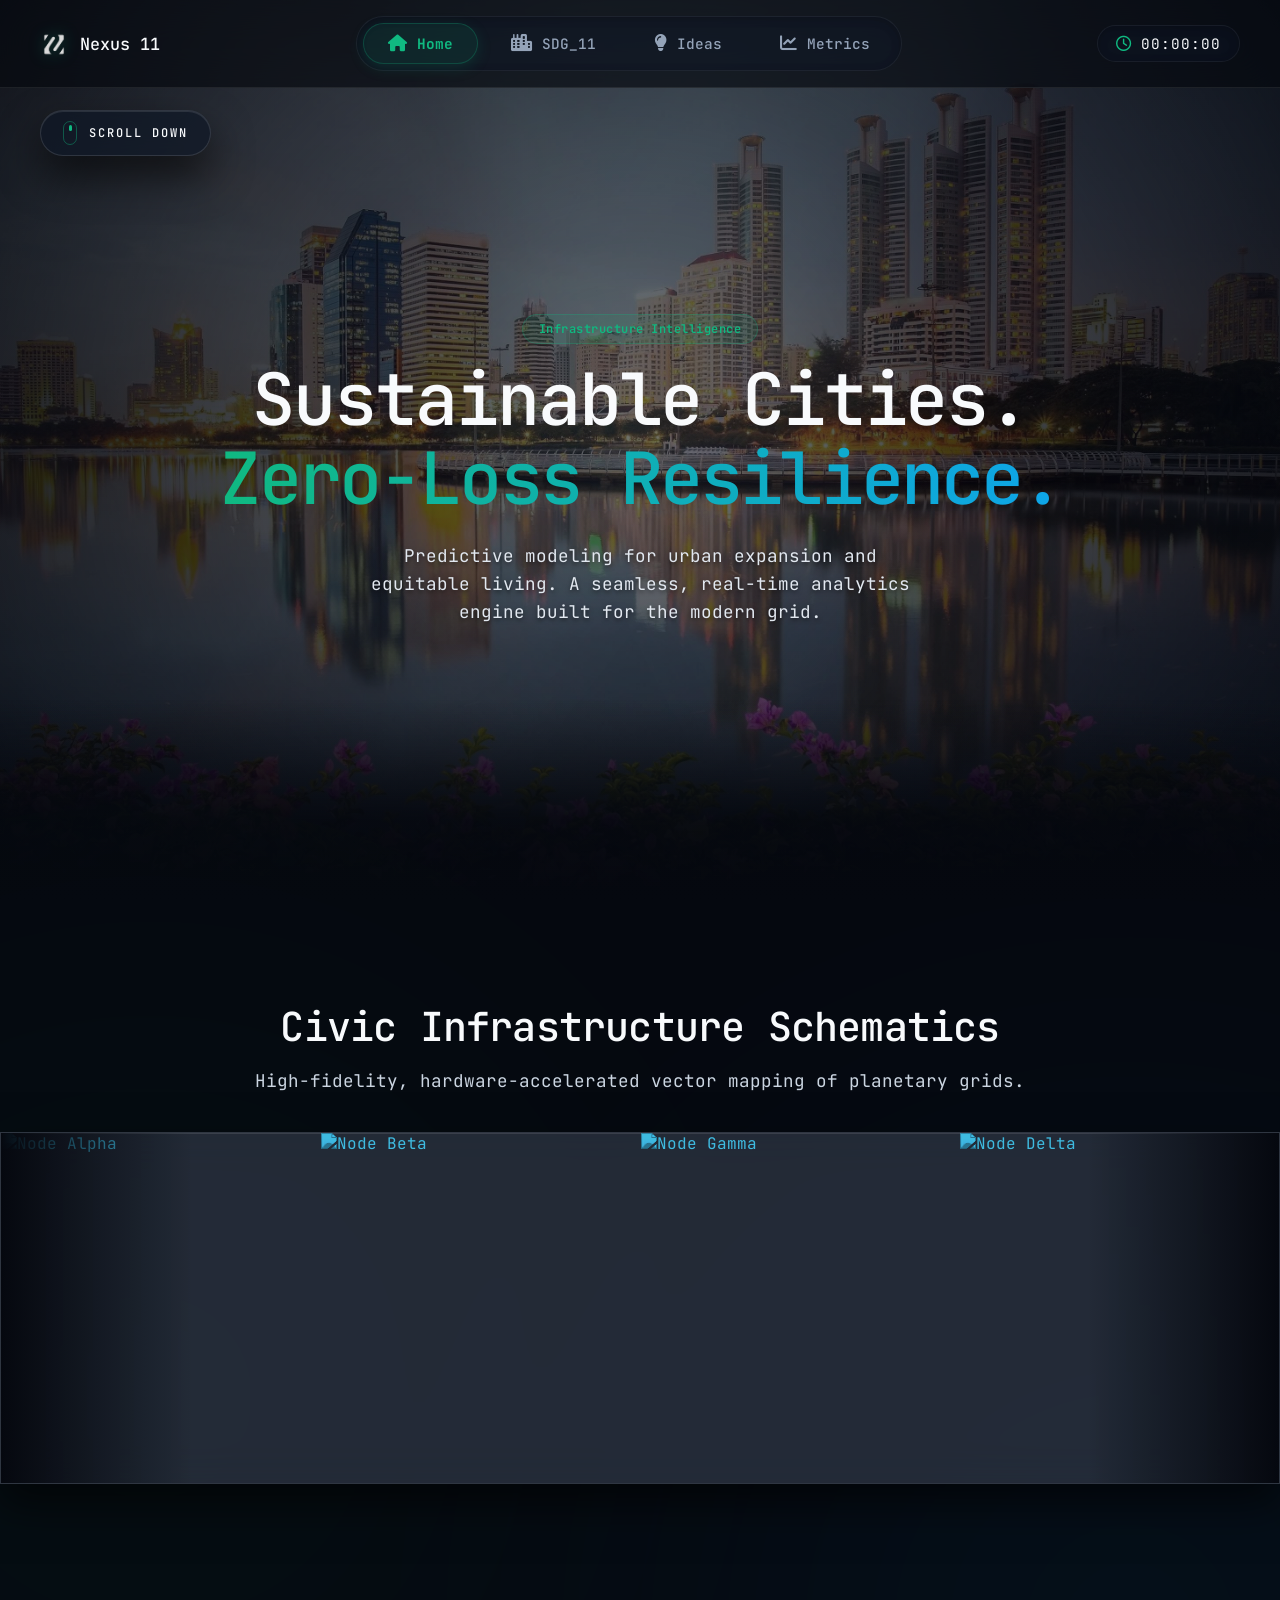
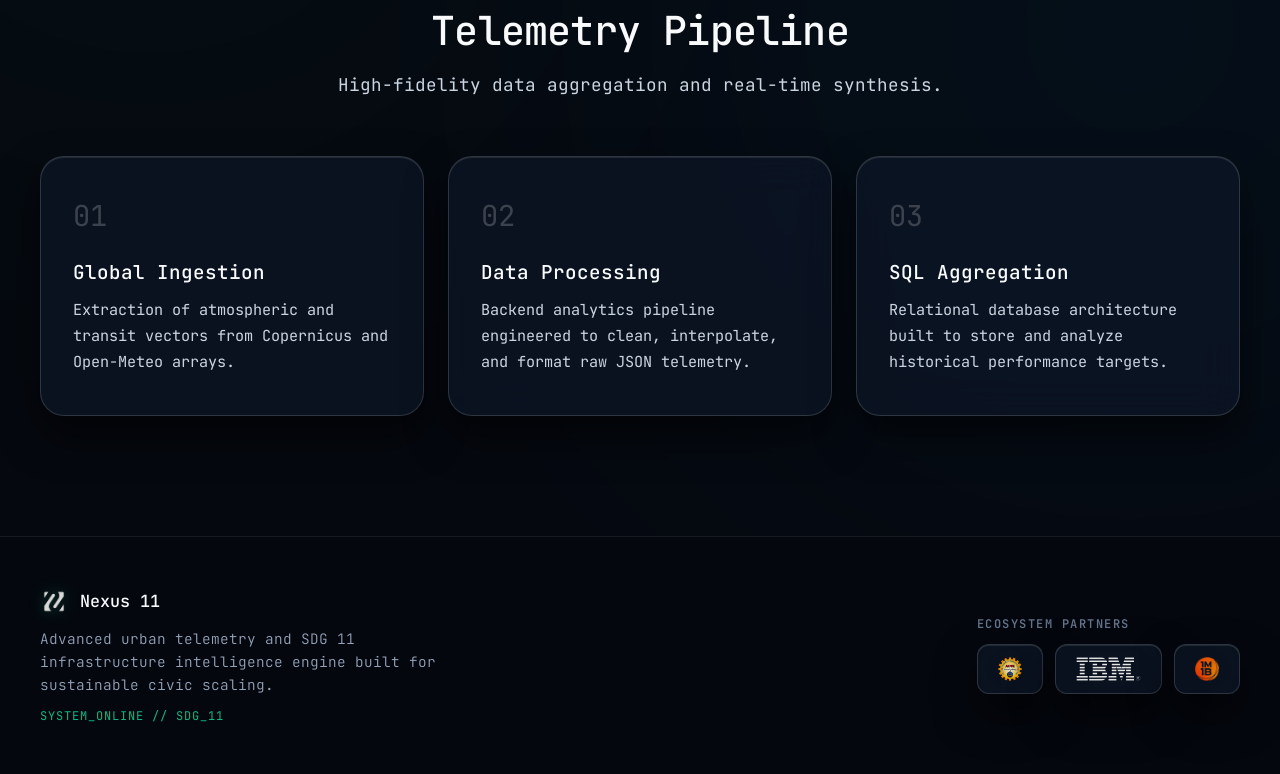
==== commit daf90e0c: "Rename home.html to index.html" ====
--- a/index.html
+++ b/index.html
@@ -3,254 +3,195 @@
 <head>
     <meta charset="UTF-8">
     <meta name="viewport" content="width=device-width, initial-scale=1.0">
-    <title>SJS | Home</title>
-    <!-- Navigation Styles -->
-    <link rel="stylesheet" href="main.css">
-    <!-- Base & Landing Page Styles -->
-    <link rel="stylesheet" href="index.css">
-    
-    <link href="https://fonts.googleapis.com/css2?family=Inter:wght@300;400;500;600&family=JetBrains+Mono:wght@200;300;400;500;600;700&display=swap" rel="stylesheet">
-    
-    <!-- Lenis Library for Inertia Scrolling -->
+    <title>Nexus 11 | Enterprise Analytics</title>
+    <link rel="stylesheet" href="style.css">
+    <link rel="stylesheet" href="home.css">
+    <link href="https://fonts.googleapis.com/css2?family=Inter:wght@300;400;500;600&family=JetBrains+Mono:wght@300;400&display=swap" rel="stylesheet">
     <script src="https://unpkg.com/@studio-freight/lenis@1.0.42/dist/lenis.min.js"></script>
     <link rel="stylesheet" href="https://cdnjs.cloudflare.com/ajax/libs/font-awesome/6.4.2/css/all.min.css">
+    <link rel="icon" type="image/gif" href="assets/N11-logo.png" />
 </head>
 <body>
 
-    <!-- Ambient Background -->
-<div class="ambient-gradient-bg"></div>
-<!-- Tiny Moving Square Grid -->
-<div class="moving-grid-overlay"></div>
+    <!-- Layer 1: Parallax Image -->
+    <div id="parallax-backdrop"></div>
     
+    <!-- Layer 1.5: Volumetric Godrays -->
+    <div class="godray-container">
+        <div class="godray ray-1"></div>
+        <div class="godray ray-2"></div>
+        <div class="godray ray-3"></div>
+    </div>
+    
+    <!-- Layer 2: Abstract Mesh Overlay -->
+    <div class="animated-fallback-mesh"></div>
+    
+    <!-- Layer 3: Vignette Edge Darkening -->
+    <div class="vignette-overlay"></div>
 
-<header class="fixed-nav-wrapper" id="main-nav">
+
+    <!-- Full-Width Fixed Navigation -->
+<header class="fixed-nav-wrapper">
         <div class="top-nav">
-            <!-- Added ID here to trigger the expansion -->
-            <div class="brand-identity-pill" id="identity-pill-btn" title="View OS Profile">
-                <div class="fluid-logo-wrapper">
-                    <img src="https://media.licdn.com/dms/image/v2/D4D03AQGxFkB2b_BjmQ/profile-displayphoto-crop_800_800/B4DZ9B3YdOIIAI-/0/1783516469539?e=1792022400&v=beta&t=iNt9RgJ4TFFDMj4qhNzV8tvypxitpsTuvK3jNiQjuls" alt="SJS Logo">
-                </div>
-                <span class="fluent-nameplate-text data-mono">SJS</span>
+            <div class="brand-logo">
+                <!-- Replace src with your actual transparent logo file -->
+                <img src="assets/N11-logo.png" alt="Nexus 11" class="brand-logo-img">
+                <span>Nexus 11</span>
             </div>
-            
             <nav class="nav-pills">
-                <a href="index.html" class="nav-item active"><i class="fa-solid fa-house"></i> Home</a>
-                <a href ="posts.html" class="nav-item"><i class="fa-solid fa-plus"></i> Posts</a>
-                <a class="nav-item locked-item"><i class="fa-solid fa-suitcase"></i> Work</a>
-                <a class="nav-item locked-item"><i class="fa-solid fa-plug"></i> Connect</a>
+                <a class="active"><i class="fa-solid fa-house"></i> Home</a>
+                <a href="sdg_11.html"><i class="fa-solid fa-city"></i> SDG_11</a>
+                <a href="ideas.html"><i class="fa-solid fa-lightbulb"></i> Ideas</a>
+                <a href="metrics.html"><i class="fa-solid fa-chart-line"></i> Metrics</a>
             </nav>
-            
             <div class="nav-actions">
+                <!-- Fluent Glass Clock -->
                 <div class="fluent-clock">
                     <i class="fa-regular fa-clock"></i>
-                    <span id="time-display" class="data-mono">03:00:00</span>
+                    <span id="time-display" class="data-mono">00:00:00</span>
                 </div>
             </div>
+        </div><!-- Fluent Smooth Scroll Progress Indicator -->
+    <div class="nav-scroll-progress-track">
+        <div id="nav-scroll-progress-bar" class="nav-scroll-progress-bar"></div>
+    </div>
+    </header>
+
+    <div class="app-container">
+        <!-- Hero Section (100vh) -->
+        <div class="hero-wrapper">
+            
+            <!-- Relocated Top-Left Scroll Indicator (Fluent Drop) -->
+            <div class="hero-top-left-scroll">
+                <div class="scroll-pill fluent-glass-panel">
+                    <div class="scroll-drop-node">
+                        <div class="scroll-drop-dot"></div>
+                    </div>
+                    <span>SCROLL DOWN</span>
+                </div>
+            </div>
+
+            <main class="hero-section">
+                <div class="fluent-badge mb-4">Infrastructure Intelligence</div>
+                <h1 class="hero-typography">
+                    Sustainable Cities.
+                    <br><span class="text-gradient">Zero-Loss Resilience.</span>
+                </h1>
+
+                <p class="hero-subtext">Predictive modeling for urban expansion and equitable living. A seamless, real-time analytics engine built for the modern grid.</p>
+            </main>
+
+            <!-- Bottom shelf cleaned up -->
+            <footer class="bottom-shelf" style="display: none;"></footer>
         </div>
 
-                <!-- Safely Nested Polymorphic Profile Expansion -->
-        <div class="nav-profile-expansion" id="nav-expansion">
-            <div class="expansion-content-wrapper">
-                <div class="expansion-layout">
-                    
-                    <div class="expansion-user-info">
-                        <img src="https://media.licdn.com/dms/image/v2/D4D03AQGxFkB2b_BjmQ/profile-displayphoto-crop_800_800/B4DZ9B3YdOIIAI-/0/1783516469539?e=1792022400&v=beta&t=iNt9RgJ4TFFDMj4qhNzV8tvypxitpsTuvK3jNiQjuls" alt="Satyam Jyoti Samal" class="expansion-avatar">
-                        <div>
-                            <h3 class="expansion-name">Satyam Jyoti Samal</h3>
-                            <span class="fluent-badge data-mono" style="margin-top: 4px;">Public Profile</span>
-                        </div>
+        <!-- Expanded Analytics Content -->
+        <div class="fluent-seamless-wrapper">
+            <div class="fluent-ambient-light light-1"></div>
+            <div class="fluent-ambient-light light-2"></div>
+<!-- ==========================================
+                 CIVIC VECTOR BLUEPRINTS (FULL WIDTH)
+                 ========================================== -->
+            <section class="fluent-smooth-section vector-blueprint-section">
+                <div class="fluent-clean-header" style="margin-bottom: 40px;">
+                    <h2>Civic Infrastructure Schematics</h2>
+                    <p>High-fidelity, hardware-accelerated vector mapping of planetary grids.</p>
+                </div>
+
+                <!-- Non-rounded, edge-to-edge, non-interactive panel -->
+                <div class="fluent-glass-panel vector-panel">
+                    <div class="vector-strip">
+                        <!-- Abstract Structural Vectors -->
+                        <img src="https://cdn.pixabay.com/photo/2026/06/20/14/41/mohamed_hassan-jungle-10341915_640.png" alt="Node Alpha">
+                        <img src="https://cdn.vectorstock.com/i/500p/55/79/night-city-skyline-vector-8255579.jpg" alt="Node Beta">
+                        <img src="https://img.magnific.com/free-vector/desert-canyon-road-sunset_1308-165502.jpg?semt=ais_hybrid&w=740&q=80" alt="Node Gamma">
+                        <img src="https://img.magnific.com/free-vector/modern-night-city-landscape-vector-background_1441-2835.jpg?semt=ais_hybrid&w=740&q=80" alt="Node Delta">
                     </div>
-                    
-                    
-                    <div class="expansion-specs">
-                        <div class="spec-row">
-                            <span class="spec-label">STATUS</span>
-                            <span class="spec-value data-mono" style="color:#10b981; text-shadow: 0 0 8px rgba(16,185,129,0.4);"><i class="fa-solid fa-circle-dot" style="font-size: 0.6rem; margin-right: 4px;"></i>ONLINE</span>
-                        </div>
-                        <div class="spec-row">
-                            <span class="spec-label">AGE</span>
-                            <span class="spec-value data-mono" id="dynamic-age">Initializing...</span>
-                        </div>
-                        <div class="spec-row">
-                            <span class="spec-label">ROLE</span>
-                            <span class="spec-value data-mono">CSE (Cyber Security) Undergrad @ ITER</span>
-                        </div>
-                        <div class="spec-row">
-                            <span class="spec-label">CORE_STACK</span>
-                            <span class="spec-value data-mono">C, Python, Java</span>
-                        </div>
+                    <!-- Smooth fade blending the edges into the background -->
+                    <div class="vector-fade-edges"></div>
+                </div>
+            </section>
+
+            <section class="fluent-smooth-section">
+                <div class="fluent-clean-header">
+                    <h2>Telemetry Pipeline</h2>
+                    <p>High-fidelity data aggregation and real-time synthesis.</p>
+                </div>
+
+                <div class="fluent-card-grid">
+                    <div class="fluent-glass-panel arch-card">
+                        <div class="clean-icon">01</div>
+                        <h4>Global Ingestion</h4>
+                        <p>Extraction of atmospheric and transit vectors from Copernicus and Open-Meteo arrays.</p>
                     </div>
-                    
-                    <button id="close-expansion" class="glass-icon-btn" title="Collapse Panel"><i class="fa-solid fa-chevron-up"></i></button>
-                    
+                    <div class="fluent-glass-panel arch-card">
+                        <div class="clean-icon">02</div>
+                        <h4>Data Processing</h4>
+                        <p>Backend analytics pipeline engineered to clean, interpolate, and format raw JSON telemetry.</p>
+                    </div>
+                    <div class="fluent-glass-panel arch-card">
+                        <div class="clean-icon">03</div>
+                        <h4>SQL Aggregation</h4>
+                        <p>Relational database architecture built to store and analyze historical performance targets.</p>
+                    </div>
                 </div>
-            </div>
-        </div>
+            </section>
 
-        
-        <div class="nav-scroll-progress-track">
-            <div id="nav-scroll-progress-bar" class="nav-scroll-progress-bar"></div>
-        </div>
-    </header>
+<!-- Full-Width Fluent Footer -->
+        <footer class="fluent-master-footer">
+            <div class="footer-inner-content">
+                
+                <!-- Left: Branding & Core Info -->
+                <div class="footer-brand-column">
+                    <div class="brand-logo" style="margin-bottom: 12px;">
+                        <img src="assets/N11-logo.png" alt="Nexus 11 Logo" class="brand-logo-img">
+                        <span>Nexus 11</span>
+                    </div>
+                    <p class="footer-tagline">Advanced urban telemetry and SDG 11 infrastructure intelligence engine built for sustainable civic scaling.</p>
+                    <div class="footer-version data-mono">SYSTEM_ONLINE // SDG_11</div>
+                </div>
 
-
-
-
-    <!-- Detached Fluent Scrollbar -->
-    <div class="custom-scroll-track">
-        <div class="custom-scroll-thumb" id="scroll-thumb">
-            <div class="thumb-glow"></div>
-        </div>
-        <button class="ac-return-top" id="ac-return-top" title="Return to Origin">
-            <i class="fa-solid fa-chevron-up"></i>
-        </button>
-    </div>
-
-    <!-- Middle-Click Auto-Scroll HUD -->
-    <div class="uniq-autoscroll-hud" id="autoscroll-hud">
-        <i class="fa-solid fa-chevron-up dir-up"></i>
-        <div class="hud-center-dot"></div>
-        <i class="fa-solid fa-chevron-down dir-down"></i>
-    </div>
-
-
-
-
-
-
-
-
-    <div class="app-container">
-        
-        <!-- Hero Section -->
-        <main class="hero-split-section">
-            <div class="hero-left-column reveal-on-scroll">
-                <div class="pill-badge">
-                    <i class="fa-solid fa-circle-check"></i>
-                    Satyam Jyoti Samal
-                </div>
-                <h1 class="hero-massive-text">
-                    Aspiring<br>
-                    Engineer &<br>
-                    Scientist
-                </h1>
-            </div>
-
-            <div class="hero-right-column reveal-on-scroll" style="transition-delay: 150ms;">
-                <p class="hero-description">
-                    Redefining technologies for brighter future, clean & green energy efficiency, ~0% carbon emission. Where we plug technologies and nature together.
-                </p>
-                <div class="hero-action-row">
-                    <button class="solid-white-btn">Read More</button>
-                    <div class="trust-indicator">
-                        <div class="avatar-stack">
-                            <img src="https://encrypted-tbn0.gstatic.com/images?q=tbn:ANd9GcS5xgsMVT2IijB7ZMSkM98cweJE5WtzLdr_kkoiFwiaPsBhmFBJplE2VCF8&s=10" alt="Avatar">
-                            <img src="https://encrypted-tbn0.gstatic.com/images?q=tbn:ANd9GcS5xgsMVT2IijB7ZMSkM98cweJE5WtzLdr_kkoiFwiaPsBhmFBJplE2VCF8&s=10" alt="Avatar">
-                            <img src="https://encrypted-tbn0.gstatic.com/images?q=tbn:ANd9GcS5xgsMVT2IijB7ZMSkM98cweJE5WtzLdr_kkoiFwiaPsBhmFBJplE2VCF8&s=10" alt="Avatar">
-                        </div>
-                        <div class="trust-score">
-                            <i class="fa-solid fa-star text-gold"></i>
-                            <span>4.9 Trust Score</span>
+                <!-- Right: All Four Ecosystem Logos -->
+                <div class="footer-ecosystem-column">
+                    <div class="ecosystem-group">
+                        <span class="ecosystem-label">Ecosystem Partners</span>
+                        <div class="logo-badge-grid">
+                            <!-- AICTE Badge -->
+                            <div class="fluent-glass-panel partner-badge" title = "AICTE">
+                                <img src="assets/aicte-logo.png" alt="AICTE" class="footer-logo-img" onerror="this.style.display='none'; this.nextElementSibling.style.display='inline';">
+                                <span class="badge-text data-mono fallback-text">AICTE</span>
+                            </div>
+                            <!-- IBM SkillsBuild Badge -->
+                            <div class="fluent-glass-panel partner-badge" title = "IBM SkillsBuild">
+                                <img src="assets/ibm-skillsbuild-logo.png" alt="IBM SkillsBuild" class="footer-logo-img" onerror="this.style.display='none'; this.nextElementSibling.style.display='inline';">
+                                <span class="badge-text data-mono fallback-text">IBM SkillsBuild</span>
+                            </div>
+                            <!-- 1M1B Badge -->
+                            <div class="fluent-glass-panel partner-badge" title = "1M1B">
+                                <img src="assets/1m1b-logo.png" alt="1M1B" class="footer-logo-img" onerror="this.style.display='none'; this.nextElementSibling.style.display='inline';">
+                                <span class="badge-text data-mono fallback-text">1M1B</span>
+                            </div>
                         </div>
                     </div>
                 </div>
+
             </div>
-        </main>
+        </footer>
+    </div>
 
-        <!-- C++ Core & Architecture Section -->
-<section id="engine" class="content-section">
-    <div class="section-header reveal-on-scroll">
-        <h2 class="section-title">Top Projects & Theories</h2>
-        <p class="section-subtitle">PoW (Proof of Work) indicating the implementations of SDGs and further. Visit the work tab to know more!</p>
-    </div>
-    
-    <div class="bento-grid">
-        <!-- Card 1: Memory -->
-        <div class="glass-card interactive-card reveal-on-scroll">
-            <div class="card-top-row">
-                <div class="card-icon"><i class="fa-solid fa-file"></i></div>
-                <div class="card-metric data-mono"><i class="fa-solid fa-circle-notch fa-spin text-gold"></i> Active</div>
-            </div>
-            <h3 class="card-title">Nexus 11</h3>
-            <p class="card-desc">A powerful project satisfying SDG_11. Completed under the supervision of AICTE, IBM & 1M1B.</p>
-            <div class="card-tags data-mono">
-                <span><i class="fa-brands fa-github"></i></span>
-                <span><i class="fa-brands fa-cloudflare"></i></span>
-                <span><i class="fa-brands fa-linkedin"></i></span>
-            </div>
-            <div class="fluid-data-track">
-                <div class="fluid-data-fill" style="width: 94%;"></div>
-            </div>
-        </div>
-        
-        <!-- Card 2: Multithreading -->
-        <div class="glass-card interactive-card reveal-on-scroll" style="transition-delay: 100ms;">
-            <div class="card-top-row">
-                <div class="card-icon"><i class="fa-solid fa-file"></i></div>
-                <div class="card-metric data-mono"><i class="fa-solid fa-circle-notch fa-spin text-gold"></i> Active</div>
-            </div>
-            <h3 class="card-title">Asterion AI</h3>
-            <p class="card-desc">A scientific AI designed specific for STEM and research field. Escalate your Science-Skills by visiting Asterion!</p>
-            <div class="card-tags data-mono">
-                <span><i class="fa-brands fa-github"></i></span>
-                <span><i class="fa-brands fa-cloudflare"></i></span>
-                <span><i class="fa-brands fa-google"></i></span>
-            </div>
-            <div class="fluid-data-track">
-                <div class="fluid-data-fill" style="width: 88%;"></div>
-            </div>
-        </div>
-
-        <!-- Card 3: WebGL -->
-        <div class="glass-card interactive-card reveal-on-scroll" style="transition-delay: 200ms;">
-            <div class="card-top-row">
-                <div class="card-icon"><i class="fa-solid fa-file"></i></div>
-                <div class="card-metric data-mono">Under-Development</div>
-            </div>
-            <h3 class="card-title">Untitled Project</h3>
-            <p class="card-desc">Ultimate hub of metaverse and highlevel corporate applications dynamically scaling up by the implementation of AI.</p>
-            <div class="card-tags data-mono">
-                <span><i class="fa-brands fa-meta"></i></span>
-                <span><i class="fa-brands fa-google"></i></span>
-                <span><i class="fa-brands fa-cloudflare"></i></span>
-            </div>
-            <div class="fluid-data-track">
-                <div class="fluid-data-fill" style="width: 10%;"></div>
+    <!-- Premium Auth Modal -->
+    <div id="api-modal" class="modal-overlay">
+        <div class="fluent-glass-panel modal-panel">
+            <h3>Authenticate Engine</h3>
+            <p>Connect your analytics key to enable live generative processing.</p>
+            <input type="password" id="api-key-input" class="glass-input" placeholder="API Key..." autocomplete="off">
+            <div class="modal-actions">
+                <button id="cancel-api" class="glass-btn-secondary">Cancel</button>
+                <button id="save-api" class="glass-btn-primary">Authorize</button>
             </div>
         </div>
     </div>
-</section>
 
-        <!-- New: Projects & Interfaces Section -->
-        <section id="projects" class="content-section">
-            <div class="section-header reveal-on-scroll">
-                <h2 class="section-title">Unified Solutions</h2>
-                <p class="section-subtitle">We work exclusively on real world problems and try to solve them using efficient solutions.</p>
-            </div>
-
-            <div class="projects-grid">
-                <div class="project-card reveal-on-scroll">
-                    <div class="project-image" style="background-image: url('https://images.stockcake.com/public/a/1/5/a1545156-aa92-45e8-bdbf-11ba0921bdd4/sandstone-canyon-glow-stockcake.jpg');"></div>
-                    <div class="project-info">
-                        <span class="project-category data-mono">Safer Environment</span>
-                        <h3 class="project-name">Aura Designs</h3>
-                    </div>
-                </div>
-
-                <div class="project-card reveal-on-scroll" style="transition-delay: 150ms;">
-                    <div class="project-image" style="background-image: url('https://nexus11.pages.dev/assets/fa.png');"></div>
-                    <div class="project-info">
-                        <span class="project-category data-mono">Safer Cities</span>
-                        <h3 class="project-name">Nexus Analytics</h3>
-                    </div>
-                </div>
-            </div>
-        </section>
-
-    </div>
-
-    <!-- External Scripts -->
-    <script src="script.js"></script>  <!-- Global logic: Navbar, Scroll, Clock -->
-    <script src="index.js"></script>   <!-- Local logic: Scroll Reveals, Card Hovers -->
+    <script src="script.js"></script>
 </body>
-</html>+</html>
--- a/style.css
+++ b/style.css
@@ -0,0 +1,879 @@
+/* --- Global Resets & Premium Typography --- */
+* {
+    margin: 0; padding: 0; box-sizing: border-box;
+}
+
+/* Enforce Monospace globally (Protects FontAwesome 'i' tags) */
+*:not(i):not(.fa-solid):not(.fas) {
+    font-family: 'JetBrains Mono', 'Courier New', monospace !important;
+}
+
+body, html {
+    background-color: #05080f; /* Slightly richer dark base */
+    color: #f8fafc;
+    overflow-x: hidden;
+}
+
+@import url('https://fonts.googleapis.com/css2?family=Bebas+Neue&display=swap');
+
+@font-face {
+  font-family: 'Neue Machina'; 
+  src: url('fonts/NeueMachina/NeueMachina-Regular.woff2') format('woff2'), 
+       url('fonts/NeueMachina/NeueMachina-Regular.woff') format('woff'),   
+       url('fonts/NeueMachina/NeueMachina-Regular.ttf') format('truetype'); 
+  font-weight: normal;
+  font-style: normal;
+  font-display: swap; 
+}
+
+/* Apply Neue Machina to all major headers across the site */
+.hero-typography,
+.hero-typography span,
+.fluent-clean-header h2,
+.fluent-case-info h3,
+.modal-panel h3 {
+    font-family: 'Neue Machina', -apple-system, sans-serif !important;
+    letter-spacing: -0.04em;
+}
+
+/* Redundant now, but kept for targeted safety */
+.data-mono { font-family: 'JetBrains Mono', monospace !important; }
+
+.text-gradient {
+    background: linear-gradient(90deg, #10b981 0%, #0ea5e9 100%);
+    -webkit-background-clip: text;
+    -webkit-text-fill-color: transparent;
+}
+.highlight-text { color: #10b981 !important; }
+.mb-2 { margin-bottom: 8px; }
+.mb-4 { margin-bottom: 16px; }
+
+/* --- Volumetric Godrays --- */
+.godray-container {
+    position: fixed;
+    top: -10%; left: 0; right: 0; height: 120vh;
+    z-index: 1;
+    pointer-events: none;
+    overflow: hidden;
+    mix-blend-mode: screen;
+}
+
+.godray {
+    position: absolute;
+    top: -20%;
+    height: 150%;
+    filter: blur(40px); /* Tighter blur for clearer light beams */
+    transform-origin: top center;
+    opacity: 0.4; /* Reduced opacity so it doesn't wash out text */
+    animation: godrayDrift 15s ease-in-out infinite alternate;
+}
+
+.ray-1 { 
+    left: 20%; width: 300px; --angle: -25deg;
+    background: linear-gradient(to bottom, rgba(16, 185, 129, 0.3) 0%, rgba(255,255,255,0.1) 40%, transparent 100%);
+    transform: rotate(-25deg); 
+}
+.ray-2 { 
+    left: 45%; width: 450px; --angle: 10deg;
+    background: linear-gradient(to bottom, rgba(255, 255, 255, 0.2) 0%, rgba(14, 165, 233, 0.1) 50%, transparent 100%);
+    transform: rotate(10deg); animation-delay: -5s; 
+}
+.ray-3 { 
+    left: 75%; width: 250px; --angle: 35deg;
+    background: linear-gradient(to bottom, rgba(16, 185, 129, 0.15) 0%, rgba(255,255,255,0.08) 60%, transparent 100%);
+    transform: rotate(35deg); animation-delay: -10s;
+}
+
+@keyframes godrayDrift {
+    0% { transform: rotate(var(--angle, 10deg)) scaleY(1); opacity: 0.3; }
+    100% { transform: rotate(calc(var(--angle, 10deg) + 5deg)) scaleY(1.1); opacity: 0.5; }
+}
+
+/* Subtle edge darkening */
+.vignette-overlay {
+    position: fixed; inset: 0; z-index: 2; pointer-events: none;
+    background: radial-gradient(circle at center, rgba(5,8,15,0) 0%, rgba(5,8,15,0.85) 100%);
+}
+
+/* --- App Layout Flow --- */
+.app-container { position: relative; z-index: 10; padding-top: 80px; }
+
+.hero-wrapper {
+    min-height: calc(100vh - 80px);
+    display: flex; flex-direction: column;
+}
+
+/* --- Master Fluent Glass Class (FIXED FOR CLARITY) --- */
+.fluent-glass-panel {
+    background: rgba(15, 23, 42, 0.5); /* Solidified background color for high text contrast */
+    backdrop-filter: blur(16px); /* Removed extreme 40px blur and saturate */
+    -webkit-backdrop-filter: blur(16px);
+    border: 1px solid rgba(255, 255, 255, 0.1); /* Slightly more visible border */
+    border-radius: 24px;
+    box-shadow: 0 10px 30px rgba(0,0,0,0.3), inset 0 1px 0 rgba(255,255,255,0.05);
+    transition: transform 0.3s ease, border-color 0.3s ease, background 0.3s ease;
+}
+
+/* --- Fixed Top Navigation --- */
+.fixed-nav-wrapper {
+    position: fixed;
+    top: 0; left: 0; right: 0;
+    width: 100%;
+    z-index: 100;
+    background: rgba(5, 8, 15, 0.65); /* Cleaner, darker nav bar */
+    backdrop-filter: blur(20px);
+    -webkit-backdrop-filter: blur(20px);
+    border-bottom: 1px solid rgba(255, 255, 255, 0.08);
+    display: flex;
+    justify-content: center;
+}
+.top-nav {
+    display: flex; justify-content: space-between; align-items: center;
+    width: 100%; max-width: 1400px; padding: 16px 40px;
+}
+/* --- Brand Logo Updates --- */
+.brand-logo { 
+    display: flex; 
+    align-items: center; 
+    gap: 12px; 
+    font-weight: 500; 
+    font-size: 1.05rem; 
+}
+
+.brand-logo-img {
+    width: 28px;
+    height: 28px;
+    object-fit: contain;
+    /* Optional: adds a subtle glow behind your transparent logo */
+    filter: drop-shadow(0 0 8px rgba(16, 185, 129, 0.4));
+}
+.logo-icon { width: 16px; height: 16px; background: #10b981; border-radius: 50%; box-shadow: 0 0 12px rgba(16,185,129,0.5);}
+
+/* --- Floating Fluent Navigation Pills --- */
+.nav-pills { 
+    display: flex; 
+    gap: 8px; 
+    background: rgba(15, 23, 42, 0.4); /* Adds a track behind the pills */
+    padding: 6px; 
+    border-radius: 50px; 
+    border: 1px solid rgba(255,255,255,0.05);
+    box-shadow: inset 0 2px 10px rgba(0,0,0,0.2);
+}
+
+.nav-pills a { 
+    display: flex;
+    align-items: center;
+    gap: 10px; /* Spacing between icon and text */
+    color: #94a3b8; 
+    text-decoration: none; 
+    font-size: 0.9rem; 
+    padding: 10px 24px; 
+    border-radius: 50px; 
+    transition: all 0.4s cubic-bezier(0.16, 1, 0.3, 1); /* Fluent Apple-like easing */
+    font-weight: 500;
+    border: 1px solid transparent;
+}
+
+.nav-pills a i {
+    font-size: 1.05rem;
+    transition: transform 0.4s cubic-bezier(0.16, 1, 0.3, 1), color 0.4s ease;
+}
+
+/* Hover State - Soft lift and icon color pop */
+.nav-pills a:hover { 
+    background: rgba(255,255,255,0.06); 
+    color: #f8fafc; 
+}
+
+.nav-pills a:hover i {
+    transform: translateY(-2px); /* Gentle floating effect for the icon */
+    color: #10b981;
+}
+
+/* Active State - Premium Emerald Glow */
+.nav-pills a.active { 
+    background: rgba(16, 185, 129, 0.1);
+    font-weight: bold;
+    color: #10b981; 
+    border: 1px solid rgba(16, 185, 129, 0.25);
+    box-shadow: 0 4px 15px rgba(16, 185, 129, 0.15);
+}
+
+.nav-pills a.active i {
+    color: #10b981;
+}
+
+/* Tactile click effect */
+.nav-pills a:active {
+    transform: scale(0.95);
+}
+/* --- Nav Actions & Fluent Clock --- */
+.nav-actions { 
+    display: flex; 
+    align-items: center; 
+    gap: 20px; 
+}
+
+.fluent-clock {
+    display: flex;
+    align-items: center;
+    gap: 10px;
+    background: rgba(15, 23, 42, 0.4);
+    border: 1px solid rgba(255, 255, 255, 0.05);
+    padding: 8px 18px;
+    border-radius: 50px;
+    box-shadow: inset 0 2px 10px rgba(0, 0, 0, 0.2);
+    transition: all 0.3s ease;
+}
+
+.fluent-clock i {
+    color: #10b981;
+    font-size: 0.95rem;
+}
+
+.fluent-clock span {
+    color: #f8fafc;
+    font-size: 0.9rem;
+    letter-spacing: 1px;
+}
+
+.fluent-clock:hover {
+    background: rgba(255, 255, 255, 0.06);
+    border-color: rgba(16, 185, 129, 0.3);
+    box-shadow: 0 4px 15px rgba(16, 185, 129, 0.15);
+}
+/* Elegant Buttons */
+.glass-btn-primary { background: #f8fafc; color: #050505; border: none; padding: 14px 28px; border-radius: 12px; font-weight: 500; cursor: pointer; transition: 0.3s; box-shadow: 0 4px 15px rgba(255,255,255,0.1); }
+.glass-btn-primary:hover { background: #10b981; color: #fff; transform: translateY(-2px); box-shadow: 0 10px 25px rgba(16,185,129,0.3); }
+.glass-btn-secondary { background: rgba(255,255,255,0.08); color: #f8fafc; border: 1px solid rgba(255,255,255,0.15); padding: 10px 24px; border-radius: 100px; cursor: pointer; transition: 0.2s; font-weight: 500;}
+.glass-btn-secondary:hover { background: rgba(255,255,255,0.15); }
+
+/* Inputs (Filters completely removed for crispness) */
+.glass-input { 
+    flex-grow: 1; padding: 16px 24px; border-radius: 12px; 
+    background: rgba(0,0,0,0.5); /* Solid transparent black for high contrast */
+    border: 1px solid rgba(255,255,255,0.15); 
+    color: #fff; font-size: 1rem; outline: none; transition: 0.3s; 
+    width: 100%; box-sizing: border-box;
+}
+.glass-input:focus { background: rgba(0,0,0,0.7); border-color: #10b981; box-shadow: 0 0 0 3px rgba(16,185,129,0.15); }
+
+/* --- Hero Section --- */
+.hero-section {
+    flex-grow: 1; display: flex; flex-direction: column; justify-content: center; align-items: center; text-align: center;
+    padding: 0 20px; position: relative; z-index: 10;
+}
+
+.hero-typography { font-size: 4.5rem; font-weight: 500; line-height: 1.1; max-width: 900px; margin: 0 0 24px 0; letter-spacing: -0.03em; }
+.hero-subtext { font-size: 1.1rem; color: #e2e8f0; max-width: 550px; margin: 0 0 40px 0; line-height: 1.6; font-weight: 400; text-shadow: 0 2px 4px rgba(0,0,0,0.5); }
+
+.fluent-badge { 
+    display: inline-block; font-size: 0.75rem; color: #10b981; letter-spacing: 0.5px; 
+    font-weight: 600; background: rgba(16,185,129,0.1); padding: 6px 16px; 
+    border-radius: 50px; border: 1px solid rgba(16,185,129,0.25); 
+}
+
+/* --- Hero Bottom Shelf --- */
+.bottom-shelf {
+    padding: 0 40px 40px 40px; 
+    display: flex; 
+    justify-content: space-between; 
+    align-items: flex-end;
+    margin-top: auto; 
+    max-width: 1400px; 
+    margin-inline: auto; 
+    width: 100%;
+    position: relative; 
+    z-index: 10;
+}
+.metric-card { width: 320px; padding: 24px; }
+.card-header { display: flex; justify-content: space-between; font-size: 0.9rem; color: #cbd5e1; margin-bottom: 20px; font-weight: 500; }
+.card-header .trend { color: #10b981; font-weight: 600;}
+.stat-highlight { font-size: 1.1rem; color: #f8fafc; margin-bottom: 14px; font-weight: 500; }
+.progress-track { height: 4px; background: rgba(0,0,0,0.4); border-radius: 10px; overflow: hidden; }
+.progress-fill { height: 100%; background: #10b981; border-radius: 10px;}
+.sub-desc { font-size: 0.9rem; color: #cbd5e1; line-height: 1.5; font-weight: 400;}
+
+.scroll-indicator { 
+    position: absolute; left: 50%; bottom: 40px; transform: translateX(-50%);
+    display: flex; flex-direction: column; align-items: center; gap: 12px; color: #94a3b8; font-size: 0.75rem; letter-spacing: 1px; text-transform: uppercase; animation: float 3s ease-in-out infinite; font-weight: 600;
+}
+.scroll-line { width: 1px; height: 50px; background: linear-gradient(to bottom, #94a3b8, transparent); }
+@keyframes float { 0%, 100% { transform: translateX(-50%) translateY(0); } 50% { transform: translateX(-50%) translateY(10px); } }
+
+/* --- Seamless Fluent Content Area --- */
+.fluent-seamless-wrapper {
+    position: relative; z-index: 20;
+    background-color: #05080f;
+    padding: 100px 40px 0 40px; 
+}
+.fluent-seamless-wrapper::before {
+    content: ''; position: absolute;
+    top: -200px; left: 0; right: 0; height: 200px;
+    background: linear-gradient(180deg, rgba(5,8,15,0) 0%, rgba(5,8,15,0.9) 60%, #05080f 100%);
+    pointer-events: none;
+}
+
+.fluent-ambient-light { position: absolute; border-radius: 50%; filter: blur(200px); opacity: 0.05; pointer-events: none; }
+.light-1 { width: 700px; height: 700px; background: #10b981; top: 10%; left: -200px; }
+.light-2 { width: 900px; height: 900px; background: #0ea5e9; bottom: 20%; right: -300px; }
+
+.fluent-smooth-section { max-width: 1200px; margin: 0 auto 120px auto; width: 100%; position: relative; z-index: 10; }
+
+.fluent-clean-header { margin-bottom: 60px; text-align: center; display: flex; flex-direction: column; align-items: center; gap: 16px; }
+.fluent-clean-header h2 { margin: 0; font-size: 2.5rem; font-weight: 500; color: #f8fafc; letter-spacing: -0.02em; }
+.fluent-clean-header p { margin: 0; color: #cbd5e1; font-size: 1.1rem; font-weight: 400;}
+
+.case-study-layout { display: grid; grid-template-columns: 1.2fr 1fr; gap: 0; overflow: hidden; padding: 0;}
+.fluent-case-info { padding: 60px; display: flex; flex-direction: column; justify-content: center; }
+
+.fluent-live-indicator { display: inline-flex; align-items: center; gap: 10px; background: rgba(0,0,0,0.3); color: #f8fafc; padding: 8px 16px; border-radius: 50px; font-size: 0.85rem; margin-bottom: 24px; border: 1px solid rgba(255,255,255,0.1); width: max-content; font-weight: 500;}
+.pulse-dot { width: 8px; height: 8px; background: #10b981; border-radius: 50%; box-shadow: 0 0 12px #10b981; animation: fluentPulse 2s infinite; }
+@keyframes fluentPulse { 0%, 100% { opacity: 1; transform: scale(1); } 50% { opacity: 0.4; transform: scale(1.4); } }
+
+.fluent-case-info h3 { font-size: 2.2rem; margin: 0 0 16px 0; color: #f8fafc; font-weight: 500; letter-spacing: -0.02em;}
+.fluent-case-info p { color: #cbd5e1; line-height: 1.8; font-size: 1.05rem; margin-bottom: 40px; font-weight: 400;}
+
+.fluent-metrics-clean { display: flex; gap: 40px; }
+.clean-metric { display: flex; flex-direction: column; gap: 8px; }
+.clean-metric span { font-size: 0.85rem; color: #94a3b8; font-weight: 500; }
+.clean-metric strong { font-size: 1.6rem; color: #f8fafc; font-weight: 500; }
+.clean-metric strong.warn { color: #facc15; }
+.clean-metric strong.opt { color: #10b981; }
+
+/* Abstract Glass Node Visualizer */
+.fluent-glass-visualizer {
+    background: radial-gradient(circle at center, rgba(255,255,255,0.03) 0%, transparent 80%);
+    position: relative; display: flex; justify-content: center; align-items: center; min-height: 400px;
+    border-left: 1px solid rgba(255,255,255,0.05);
+}
+.glass-ripple-1, .glass-ripple-2 { position: absolute; border-radius: 50%; border: 1px solid rgba(255,255,255,0.08); top: 50%; left: 50%; transform: translate(-50%, -50%); }
+.glass-ripple-1 { width: 220px; height: 220px; animation: rippleOut 4s infinite linear; }
+.glass-ripple-2 { width: 220px; height: 220px; animation: rippleOut 4s infinite linear 2s; }
+.glass-node-core { position: relative; width: 16px; height: 16px; background: #10b981; border-radius: 50%; box-shadow: 0 0 30px #10b981; z-index: 2; }
+.glass-node-label { position: absolute; bottom: 40px; color: #cbd5e1; font-size: 0.85rem; background: rgba(0,0,0,0.6); padding: 8px 20px; border-radius: 50px; backdrop-filter: blur(10px); border: 1px solid rgba(255,255,255,0.1); font-weight: 500;}
+@keyframes rippleOut { 0% { width: 0; height: 0; opacity: 1; } 100% { width: 350px; height: 350px; opacity: 0; } }
+
+/* Architecture Grid */
+.fluent-card-grid { display: grid; grid-template-columns: repeat(3, 1fr); gap: 24px; }
+.fluent-card-grid .arch-card { padding: 40px 32px; }
+.clean-icon { font-size: 1.8rem; color: #fff; opacity: 0.2; font-weight: 400; margin-bottom: 24px; font-family: 'JetBrains Mono', monospace;}
+.arch-card h4 { margin: 0 0 12px 0; color: #f8fafc; font-size: 1.2rem; font-weight: 500; }
+.arch-card p { margin: 0; color: #cbd5e1; font-size: 0.95rem; line-height: 1.7; font-weight: 400;}
+
+.interactive-glass-card { cursor: pointer; }
+.interactive-glass-card:hover { background: rgba(30, 41, 59, 0.6); border-color: rgba(255, 255, 255, 0.2); transform: translateY(-6px); box-shadow: 0 20px 40px rgba(0,0,0,0.4); }
+
+.fluent-clean-footer {
+    display: flex; justify-content: space-between; align-items: center; max-width: 1200px; margin: 0 auto;
+    border-top: 1px solid rgba(255,255,255,0.1); padding: 40px 0 60px 0; font-size: 0.9rem; color: #94a3b8; font-weight: 500;
+}
+
+/* --- Premium Auth Modal --- */
+.modal-overlay {
+    position: fixed; inset: 0; z-index: 200; display: flex; justify-content: center; align-items: center;
+    background: rgba(5, 8, 15, 0.8); backdrop-filter: blur(8px); -webkit-backdrop-filter: blur(8px);
+    opacity: 0; visibility: hidden; transition: opacity 0.3s ease;
+}
+.modal-overlay.active { opacity: 1; visibility: visible; }
+.modal-panel { width: 440px; padding: 40px; text-align: center; }
+.modal-panel h3 { margin: 0 0 12px 0; font-weight: 500; font-size: 1.5rem;}
+.modal-panel p { color: #cbd5e1; font-size: 0.95rem; margin-bottom: 30px; line-height: 1.6; font-weight: 400;}
+.modal-actions { display: flex; gap: 12px; justify-content: center; margin-top: 25px; }
+
+
+/* --- Full-Width Master Fluent Footer --- */
+.fluent-master-footer {
+    position: relative;
+    z-index: 20;
+    width: 100vw;
+    margin-left: calc(-50vw + 50%);
+    background: rgba(5, 8, 15, 0.95);
+    backdrop-filter: blur(25px);
+    -webkit-backdrop-filter: blur(25px);
+    border-top: 1px solid rgba(255, 255, 255, 0.08);
+    margin-top: 80px;
+    padding-bottom: 0; /* Eliminates dead gap below */
+}
+
+.footer-inner-content {
+    max-width: 1400px;
+    margin: 0 auto;
+    padding: 50px 40px; /* Tighter, balanced padding */
+    display: flex;
+    justify-content: space-between;
+    align-items: center;
+    gap: 40px;
+}
+
+/* Left Brand Column */
+.footer-brand-column {
+    max-width: 400px;
+}
+
+.footer-tagline {
+    font-size: 0.9rem;
+    color: #94a3b8;
+    line-height: 1.6;
+    margin-bottom: 12px;
+    font-weight: 300;
+}
+
+.footer-version {
+    font-size: 0.75rem;
+    color: #10b981;
+    letter-spacing: 1px;
+}
+
+/* Right Ecosystem Column */
+.footer-ecosystem-column {
+    display: flex;
+    gap: 30px;
+    align-items: center;
+}
+
+.ecosystem-group {
+    display: flex;
+    flex-direction: column;
+    gap: 12px;
+}
+
+.ecosystem-label {
+    font-size: 0.75rem;
+    color: #64748b;
+    text-transform: uppercase;
+    letter-spacing: 1.5px;
+    font-weight: 600;
+}
+
+.logo-badge-grid {
+    display: flex;
+    gap: 12px;
+    flex-wrap: wrap;
+}
+
+.partner-badge {
+    padding: 12px 20px;
+    border-radius: 12px;
+    background: rgba(255, 255, 255, 0.03);
+    border: 1px solid rgba(255, 255, 255, 0.08);
+    display: flex;
+    align-items: center;
+    justify-content: center;
+    min-height: 48px;
+    transition: all 0.3s cubic-bezier(0.16, 1, 0.3, 1);
+}
+
+.partner-badge:hover {
+    background: rgba(255, 255, 255, 0.07);
+    border-color: rgba(16, 185, 129, 0.3);
+    transform: translateY(-2px);
+}
+
+.featured-badge {
+    background: rgba(16, 185, 129, 0.08);
+    border-color: rgba(16, 185, 129, 0.25);
+}
+
+/* Image styling for logos with smooth fallback text if images load later */
+.footer-logo-img {
+    max-height: 24px;
+    width: auto;
+    object-fit: contain;
+    filter: brightness(0.9);
+}
+
+.fallback-text {
+    display: none; /* Hidden by default, shows only if image fails */
+    font-size: 0.85rem;
+    color: #f8fafc;
+    font-weight: 500;
+    letter-spacing: 0.5px;
+}
+
+/* Responsive Footer Layout */
+@media (max-width: 900px) {
+    .footer-inner-content {
+        flex-direction: column;
+        gap: 30px;
+        padding: 40px 24px;
+        align-items: flex-start;
+    }
+}
+
+
+
+/* --- Bottom Shelf Visibility & Contrast Fixes --- */
+.metric-card {
+    background: rgba(10, 15, 30, 0.85) !important; /* Richer, more opaque glass background */
+    border: 1px solid rgba(255, 255, 255, 0.15) !important;
+    box-shadow: 0 15px 40px rgba(0, 0, 0, 0.6), inset 0 1px 0 rgba(255, 255, 255, 0.1) !important;
+    backdrop-filter: blur(20px);
+    -webkit-backdrop-filter: blur(20px);
+}
+
+.card-header span,
+.stat-highlight {
+    color: #f8fafc !important; /* Pure high-contrast white text */
+    text-shadow: 0 1px 3px rgba(0, 0, 0, 0.8);
+}
+
+.scroll-indicator {
+    color: #f8fafc !important; /* Brighter scroll text */
+    text-shadow: 0 1px 4px rgba(0, 0, 0, 0.9);
+}
+
+.scroll-line {
+    background: linear-gradient(to bottom, #10b981, transparent) !important; /* Emerald glowing indicator line */
+    box-shadow: 0 0 10px rgba(16, 185, 129, 0.5);
+}
+
+
+
+
+
+/* --- Fluent Audit Modal Architecture --- */
+.audit-metrics-grid {
+    display: grid;
+    grid-template-columns: 1fr 1fr;
+    gap: 16px;
+    margin-bottom: 24px;
+}
+
+.metric-glass {
+    background: rgba(255, 255, 255, 0.03);
+    border: 1px solid rgba(255, 255, 255, 0.08);
+    border-radius: 16px;
+    padding: 16px;
+    display: flex;
+    align-items: center;
+    gap: 14px;
+    transition: all 0.3s ease;
+}
+
+.metric-glass.full-width {
+    grid-column: 1 / -1;
+    flex-direction: column;
+    align-items: flex-start;
+    gap: 10px;
+}
+
+.metric-glass i {
+    font-size: 24px;
+    color: var(--accent);
+    padding: 10px;
+    background: rgba(0, 229, 255, 0.1);
+    border-radius: 12px;
+}
+
+.m-data {
+    display: flex;
+    flex-direction: column;
+    gap: 4px;
+}
+
+.m-label {
+    font-size: 0.75rem;
+    color: var(--text-secondary);
+    text-transform: uppercase;
+    letter-spacing: 0.05em;
+}
+
+.m-value {
+    font-family: 'JetBrains Mono', monospace;
+    font-size: 0.95rem;
+    color: var(--text-primary);
+    font-weight: 500;
+}
+
+/* Fluent Progress Track */
+.fluent-progress-track {
+    width: 100%;
+    height: 6px;
+    background: rgba(255, 255, 255, 0.05);
+    border-radius: 10px;
+    overflow: hidden;
+    position: relative;
+}
+
+.fluent-progress-fill {
+    height: 100%;
+    width: 0%;
+    background: var(--accent);
+    box-shadow: 0 0 10px var(--accent);
+    border-radius: 10px;
+    transition: width 0.4s cubic-bezier(0.16, 1, 0.3, 1);
+}
+
+.m-status {
+    font-family: 'JetBrains Mono', monospace;
+    font-size: 0.8rem;
+    color: var(--text-secondary);
+}
+
+/* Scanning Animation Mode */
+.metric-glass.scanning {
+    border-color: rgba(0, 229, 255, 0.4);
+    box-shadow: 0 0 20px rgba(0, 229, 255, 0.1);
+}
+
+
+
+
+
+
+
+/* ==========================================
+   MASTER RESPONSIVE MOBILE ENGINE (ALL RESOLUTIONS)
+   ========================================== */
+
+/* --- 1. Tablet Landscape & Small Laptops (max-width: 1024px) --- */
+@media (max-width: 1024px) {
+    .ideas-container {
+        padding: 130px 24px 0 24px;
+    }
+    .ideas-hero h1 {
+        font-size: 3.5rem;
+    }
+    .framework-header {
+        padding: 30px 40px;
+    }
+    .framework-body {
+        padding: 40px;
+    }
+    .concept-details {
+        padding: 40px;
+    }
+}
+
+/* --- 2. Tablet Portrait & Large Smartphones (max-width: 768px) --- */
+@media (max-width: 768px) {
+    /* Navigation & Top Bar */
+    .top-nav {
+        flex-direction: column;
+        gap: 12px;
+        padding: 14px 20px;
+        height: auto;
+    }
+    .nav-pills {
+        width: 100%;
+        justify-content: center;
+        overflow-x: auto;
+        padding: 4px;
+        scrollbar-width: none;
+    }
+    .nav-pills::-webkit-scrollbar {
+        display: none;
+    }
+    .nav-pills a {
+        padding: 8px 16px;
+        font-size: 0.8rem;
+        white-space: nowrap;
+    }
+    .nav-actions {
+        display: none; /* Hides desktop-only clock on portrait mobile to preserve space */
+    }
+
+    /* Hero & Problem Statement */
+    .ideas-container {
+        padding-top: 160px;
+    }
+    .ideas-hero {
+        margin-bottom: 60px;
+    }
+    .ideas-hero h1 {
+        font-size: 2.6rem;
+        line-height: 1.15;
+    }
+    .problem-statement-card {
+        grid-template-columns: 1fr;
+        margin-top: 30px;
+    }
+    .ps-image-container {
+        min-height: 220px;
+    }
+    .ps-image-overlay {
+        background: linear-gradient(180deg, transparent 0%, rgba(13, 22, 38, 0.6) 60%, rgba(13, 22, 38, 1) 100%);
+    }
+    .ps-content {
+        padding: 30px 24px;
+    }
+
+    /* Solutions Grid */
+    .solutions-grid {
+        grid-template-columns: 1fr;
+        gap: 24px;
+    }
+    .solution-card {
+        max-width: 100%;
+    }
+
+    /* Full-Screen Framework Modals */
+    .fluent-framework-modal {
+        top: 0; /* Full screen takeover on mobile for immersive reading */
+    }
+    .framework-glass-surface {
+        border-radius: 0;
+    }
+    .framework-header {
+        padding: 20px;
+        flex-direction: column;
+        align-items: flex-start;
+        gap: 12px;
+    }
+    .framework-header h2 {
+        font-size: 1.6rem;
+    }
+    .framework-body {
+        padding: 20px 20px max(40px, env(safe-area-inset-bottom)) 20px;
+    }
+    .concept-card, 
+    .concept-card.reverse-layout {
+        flex-direction: column;
+    }
+    .concept-media {
+        width: 100%;
+        height: 240px;
+    }
+    .concept-media-overlay, 
+    .concept-card.reverse-layout .concept-media-overlay {
+        background: linear-gradient(180deg, transparent 0%, rgba(5, 8, 14, 0.9) 100%);
+    }
+    .concept-details {
+        width: 100%;
+        padding: 24px 20px;
+    }
+    .concept-details h3 {
+        font-size: 1.5rem;
+    }
+
+    /* Mobile Sticky AI Audit Marquee */
+    .ai-audit-container {
+        position: sticky;
+        top: 10px;
+        margin: 10px 0 30px 0;
+        padding: 14px 18px;
+    }
+    .ai-audit-container.compact {
+        width: 100%;
+        border-radius: 14px;
+        padding: 10px 16px;
+        flex-direction: column;
+        align-items: flex-start;
+        gap: 8px;
+    }
+    .ai-audit-container.compact .audit-content {
+        width: 100%;
+        flex-direction: column;
+        align-items: flex-start;
+        gap: 6px;
+    }
+    .ai-audit-container.compact .audit-step:not(:last-child) {
+        display: flex; /* Keeps context visible on portrait mobile */
+        font-size: 0.75rem;
+    }
+
+    /* Attribution & Certificates */
+    .attribution-card,
+    .certificate-split-card {
+        grid-template-columns: 1fr;
+        padding: 24px;
+        gap: 24px;
+    }
+    .cert-split-details {
+        padding: 0;
+    }
+    .cert-split-media {
+        min-height: 220px;
+    }
+
+    /* Footer */
+    .footer-inner-content {
+        flex-direction: column;
+        align-items: center;
+        text-align: center;
+        padding: 30px 20px;
+        gap: 30px;
+    }
+    .footer-brand-column {
+        align-items: center;
+    }
+    .logo-badge-grid {
+        justify-content: center;
+    }
+}
+
+/* --- 3. Standard Smartphones (max-width: 640px) --- */
+@media (max-width: 640px) {
+    .ideas-container {
+        padding: 140px 16px 0 16px;
+    }
+    .ideas-hero h1 {
+        font-size: 2.1rem;
+    }
+    .hero-subtext, 
+    .framework-desc,
+    .ps-content p {
+        font-size: 0.9rem;
+        line-height: 1.6;
+    }
+    .fluent-clean-header h2 {
+        font-size: 1.4rem;
+    }
+    .solution-content h3 {
+        font-size: 1.2rem;
+    }
+    .concept-specs {
+        padding: 16px;
+    }
+}
+
+/* --- 4. Compact & Small Screen Mobile Devices (max-width: 475px) --- */
+@media (max-width: 475px) {
+    .brand-logo {
+        font-size: 0.85rem;
+    }
+    .brand-logo-img {
+        width: 24px;
+        height: 24px;
+    }
+    .ideas-hero h1 {
+        font-size: 1.8rem;
+    }
+    .fluent-badge {
+        font-size: 0.65rem;
+        padding: 4px 10px;
+    }
+    .solution-link {
+        font-size: 0.75rem;
+        padding: 12px 16px !important;
+    }
+    .framework-header h2 {
+        font-size: 1.3rem;
+    }
+    .glass-btn-secondary {
+        padding: 8px 16px;
+        font-size: 0.8rem;
+    }
+}
+
+/* --- 5. Touch Target & Accessibility Enforcement for Mobile --- */
+@media (hover: none) and (pointer: coarse) {
+    /* Ensures all interactive buttons and links have optimal touch padding */
+    button, 
+    .solution-link, 
+    .nav-pills a, 
+    .glass-btn-secondary, 
+    .glass-btn-primary {
+        min-height: 44px;
+        min-width: 44px;
+    }
+    
+    /* Disable heavy hover transforms on touch devices to eliminate lag */
+    .solution-card:hover {
+        transform: none;
+    }
+}
+
+
+
--- a/home.css
+++ b/home.css
@@ -0,0 +1,147 @@
+/* ==========================================
+   URBAN VECTOR BLUEPRINTS (INDEX.HTML)
+   ========================================== */
+/* --- Fixed Parallax Background --- */
+#parallax-backdrop {
+    position: fixed;
+    top: -15vh;
+    left: -10vw;
+    width: 120vw;
+    height: 130vh;
+    z-index: 0;
+    background-color: #05080f;
+    background-image: url('assets/356582.jpg');
+    background-repeat: no-repeat;
+    background-position: center center;
+    background-size: cover;
+    opacity: 0.4; /* Slightly brighter background */
+    pointer-events: none;
+    will-change: transform;
+}
+/* Force the section to break out of all parent padding/containers to hit the true screen edges */
+.vector-blueprint-section {
+    width: 100vw !important;
+    max-width: 100vw !important;
+    margin-left: calc(-50vw + 50%) !important;
+    margin-bottom: 120px !important;
+}
+
+/* Override the fluent-glass-panel to make it sharp and flush */
+.vector-panel {
+    padding: 0 !important;
+    border-radius: 0 !important; /* Non-rounded */
+    border-left: none;
+    border-right: none;
+    pointer-events: none; /* Disables all mouse interaction (no hover, no drag) */
+    position: relative;
+    overflow: hidden;
+    background: transparent;
+    box-shadow: 0 20px 50px rgba(0, 0, 0, 0.5);
+}
+
+/* The grid that holds the images */
+.vector-strip {
+    display: flex;
+    width: 100%;
+    gap: 1px; /* Creates ultra-thin sharp grid lines between images */
+    background: rgba(255, 255, 255, 0.1); 
+}
+
+/* Image styling & Vector Filtering */
+.vector-strip img {
+    flex: 1;
+    width: 25%;
+    height: 350px;
+    object-fit: cover;
+    /* This filter chain turns standard structural photos into dark-mode, cyan-tinted blueprint vectors */
+    filter: grayscale(100%) contrast(1.4) brightness(0.6) sepia(1) hue-rotate(150deg) saturate(3);
+    opacity: 0.85;
+}
+
+/* Fluent edge blending so the harsh edges melt into the dark background */
+.vector-fade-edges {
+    position: absolute;
+    inset: 0;
+    /* Fades from solid background color on the edges to transparent in the center */
+    background: linear-gradient(90deg, #05080f 0%, transparent 15%, transparent 85%, #05080f 100%);
+    z-index: 2;
+}
+
+/* Responsive constraints for smaller screens */
+@media (max-width: 1000px) {
+    .vector-strip img {
+        height: 200px;
+    }
+    .vector-fade-edges {
+        background: linear-gradient(90deg, #05080f 0%, transparent 5%, transparent 95%, #05080f 100%);
+    }
+}
+
+/* --- High-Contrast Glass Fix for Visibility --- */
+.fluent-glass-panel {
+    background: rgba(13, 22, 38, 0.75) !important; /* Increased opacity from 0.5 to 0.75 */
+    backdrop-filter: blur(20px);
+    -webkit-backdrop-filter: blur(20px);
+    border: 1px solid rgba(255, 255, 255, 0.15) !important; /* Sharper border */
+    box-shadow: 0 20px 40px rgba(0, 0, 0, 0.6), inset 0 1px 0 rgba(255, 255, 255, 0.1);
+}
+
+/* --- Fluent Drop Top-Left Scroll Indicator --- */
+.hero-top-left-scroll {
+    position: absolute;
+    top: 110px; 
+    left: 40px;
+    z-index: 15;
+}
+
+.scroll-pill {
+    display: inline-flex;
+    align-items: center;
+    gap: 12px;
+    padding: 10px 22px;
+    border-radius: 50px;
+    background: rgba(13, 22, 38, 0.65) !important;
+    border: 1px solid rgba(255, 255, 255, 0.12) !important;
+    backdrop-filter: blur(16px);
+}
+
+.scroll-pill span {
+    font-size: 0.75rem;
+    color: #f8fafc;
+    letter-spacing: 2px;
+    font-weight: 500;
+}
+
+/* Fluent Drop Animation Node */
+.scroll-drop-node {
+    position: relative;
+    width: 14px;
+    height: 24px;
+    border: 1px solid rgba(16, 185, 129, 0.4);
+    border-radius: 10px;
+    display: flex;
+    justify-content: center;
+    align-items: flex-start;
+    padding-top: 3px;
+}
+
+.scroll-drop-dot {
+    width: 3px;
+    height: 6px;
+    background: #10b981;
+    border-radius: 2px;
+    animation: fluentDropAnim 2s cubic-bezier(0.15, 0.41, 0.69, 0.94) infinite;
+}
+
+@keyframes fluentDropAnim {
+    0% { transform: translateY(0); opacity: 1; }
+    70% { transform: translateY(10px); opacity: 0; }
+    100% { transform: translateY(0); opacity: 0; }
+}
+
+@media (max-width: 768px) {
+    .hero-top-left-scroll {
+        top: 95px;
+        left: 20px;
+    }
+}
